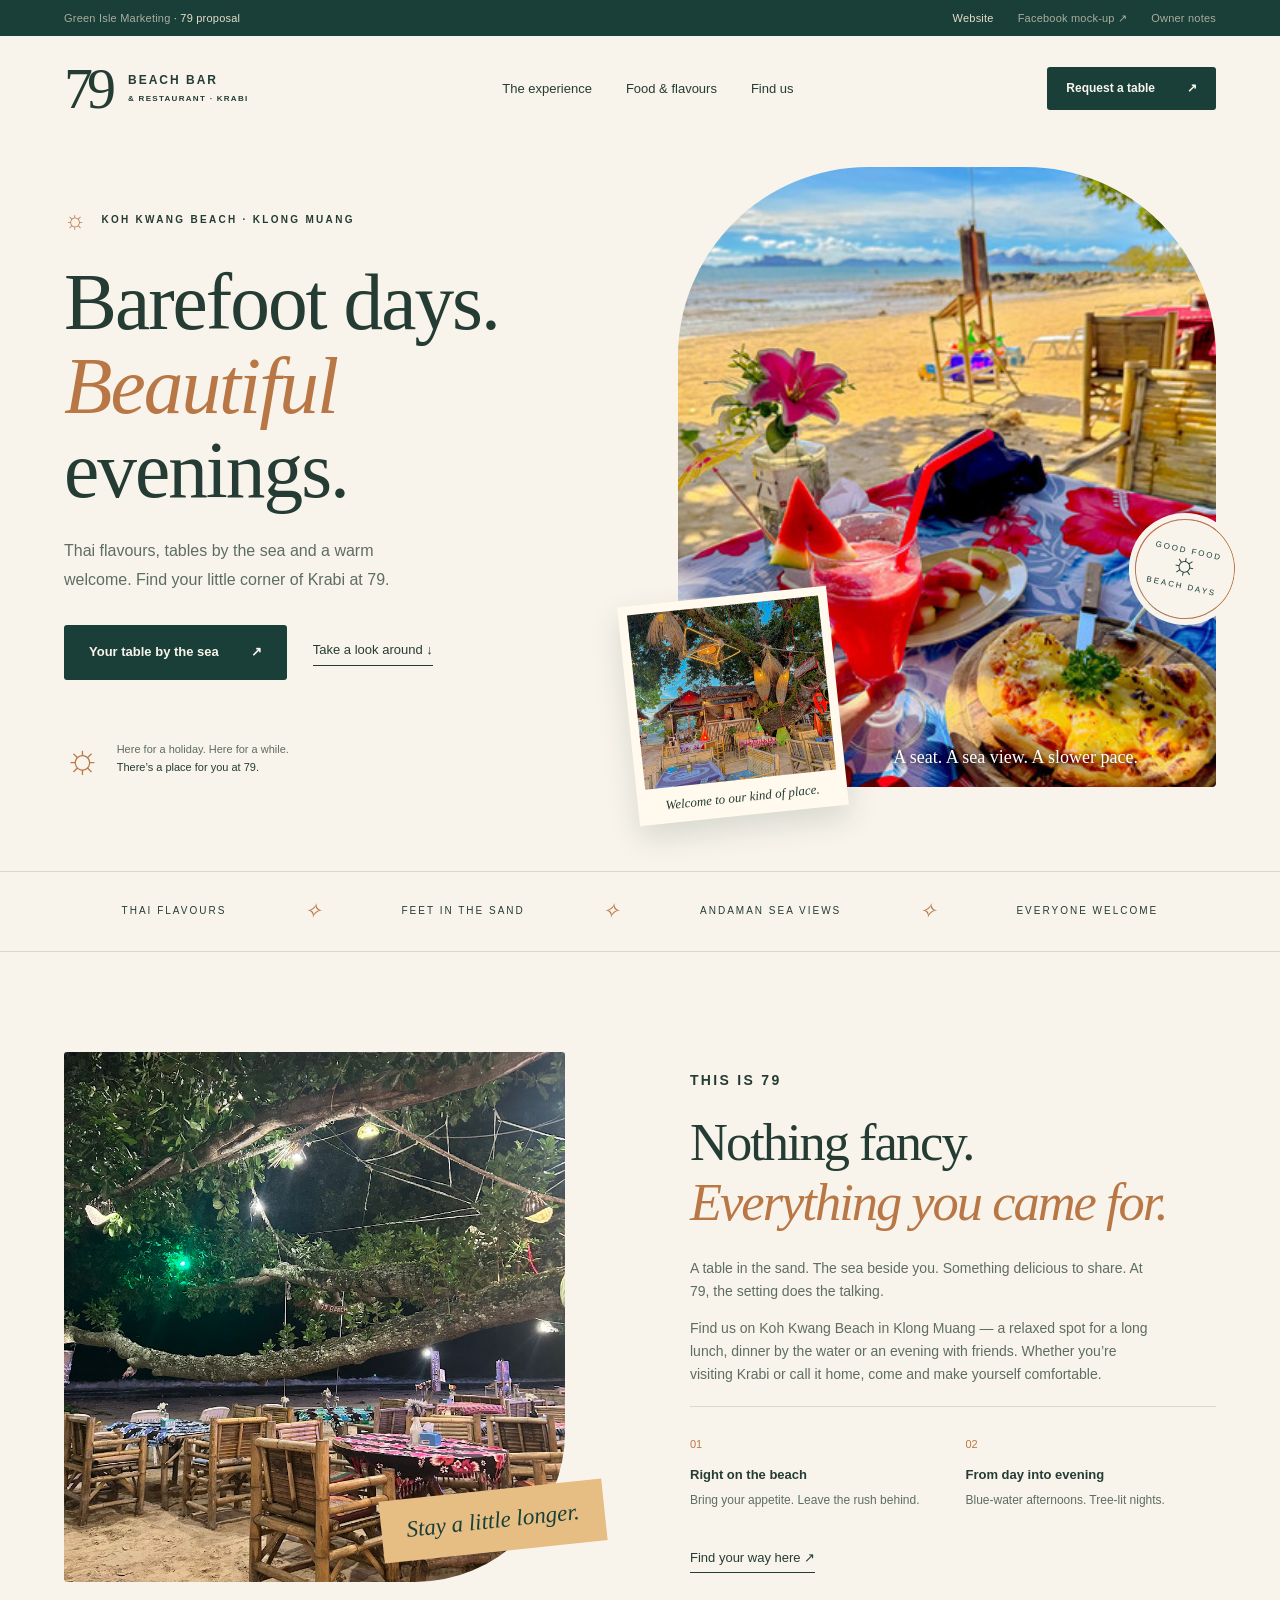
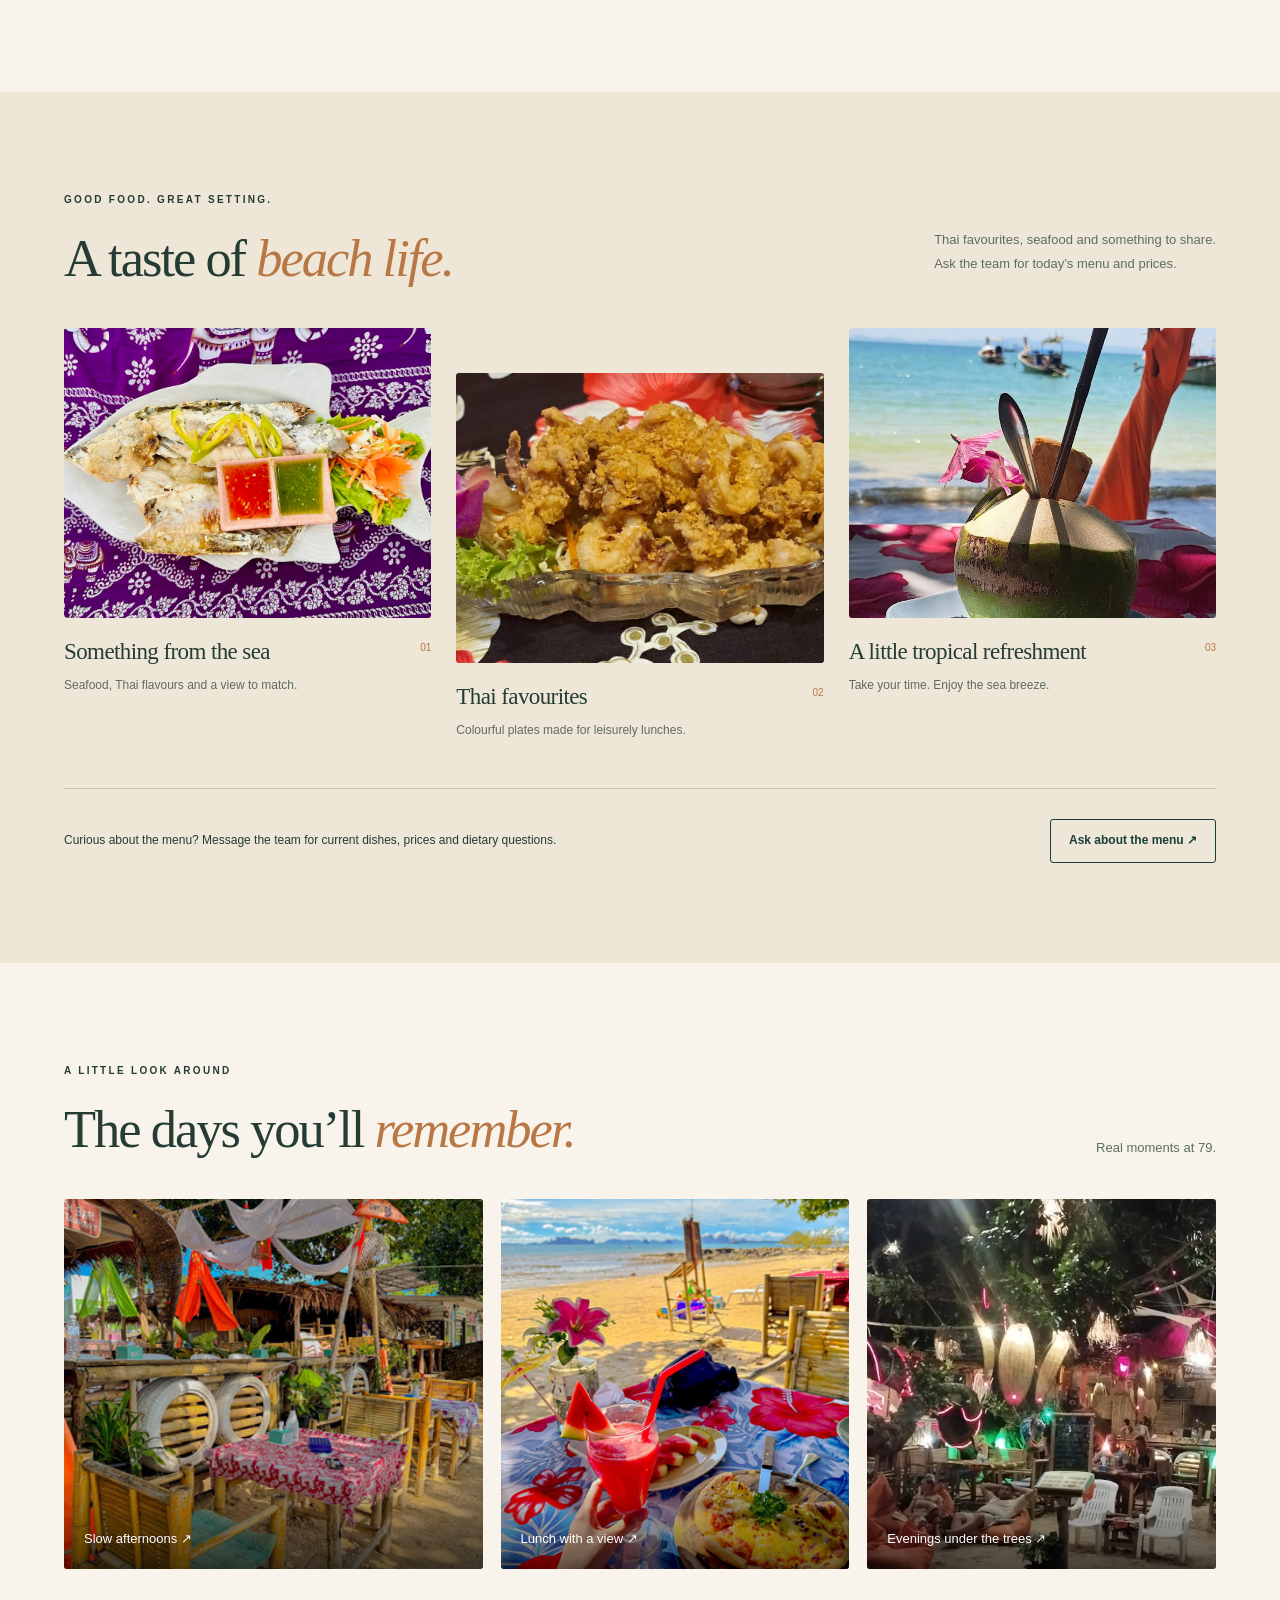
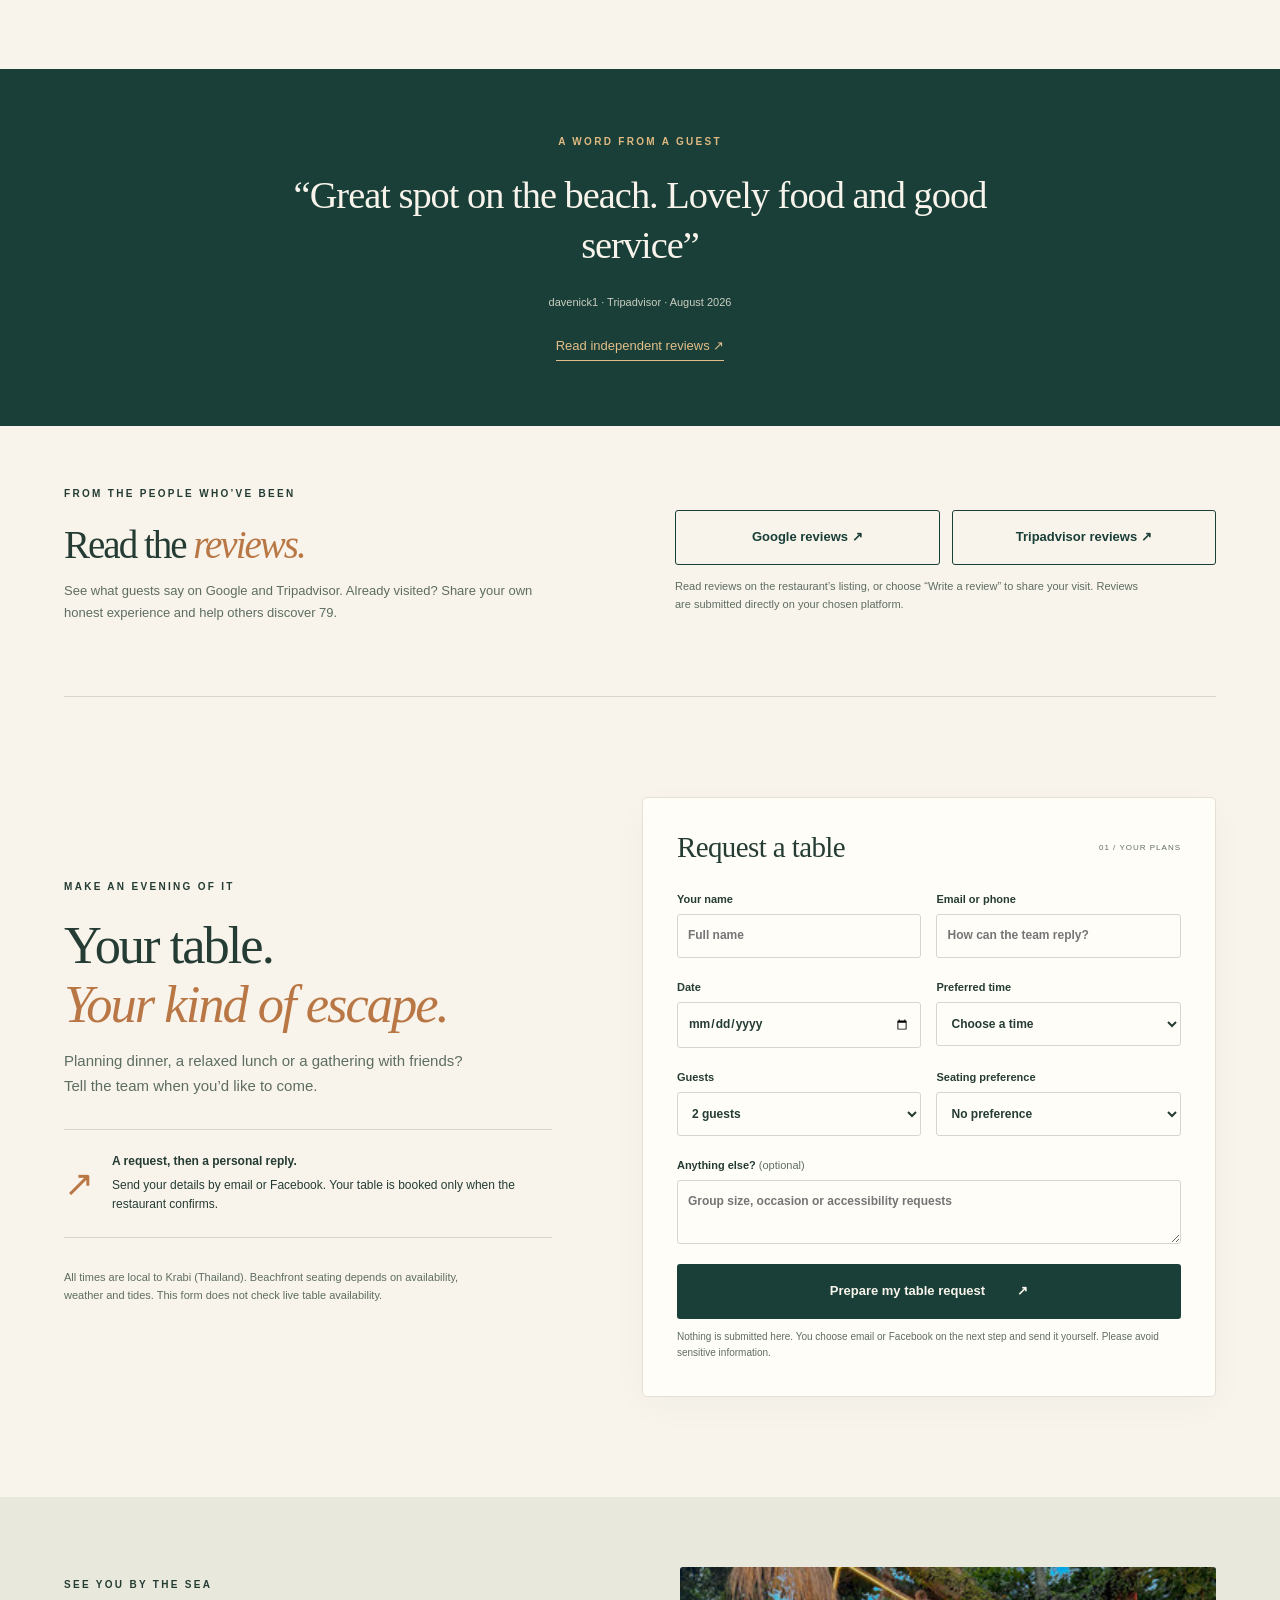
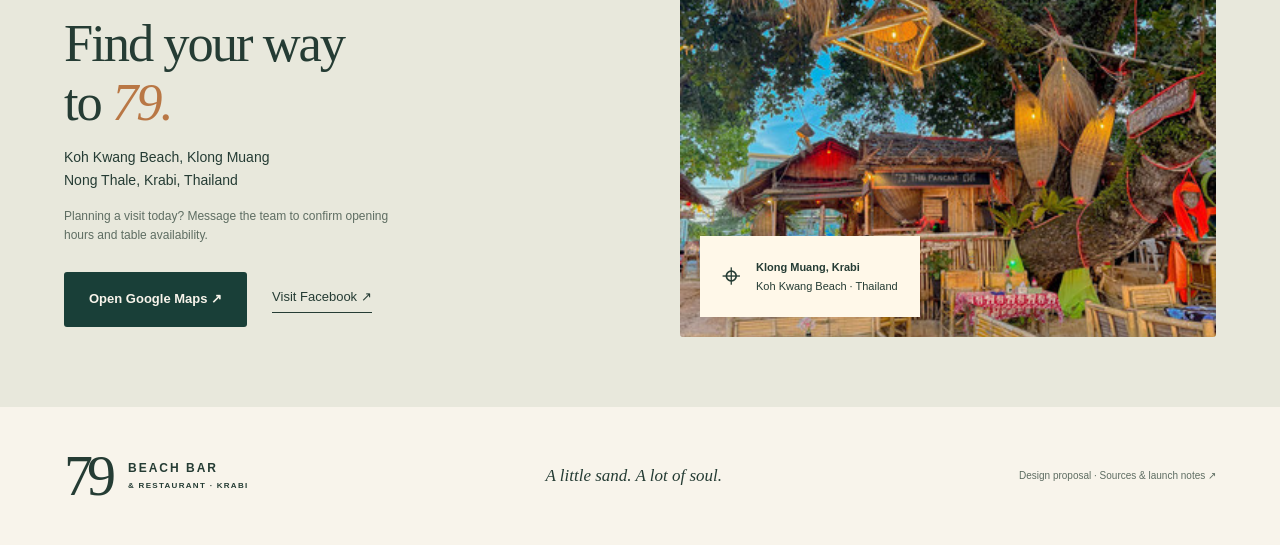
==== proposals/79-beach-bar/index.html @ 3f42dbac "Add Green Isle Marketing website, portfolio and proposal demos" ====
<!doctype html><html lang="en"><head><meta charset="utf-8"><meta name="viewport" content="width=device-width,initial-scale=1"><meta name="robots" content="noindex,nofollow"><title>79 Beach Bar & Restaurant | Klong Muang, Krabi</title><meta name="description" content="Discover 79 Beach Bar & Restaurant on Koh Kwang Beach, Klong Muang. Thai food, sea views and relaxed beachfront dining. Request a table directly with the restaurant."><link rel="icon" href="assets/brand.svg"><link rel="stylesheet" href="style.css"><script src="app.js" defer></script></head><body>
<div class="proposal-bar"><span><a href="../../index.html">Green Isle Marketing</a> · 79 proposal</span><nav aria-label="Proposal views"><a class="active" href="index.html">Website</a><a href="facebook.html">Facebook mock-up ↗</a><a href="proposal.html">Owner notes</a></nav></div>
<header class="site-header wrap"><a class="wordmark" href="#" aria-label="79 Beach Bar home"><span class="brand-number">79</span><span>BEACH BAR<br><small>& RESTAURANT · KRABI</small></span></a><nav class="main-nav" aria-label="Main navigation"><a href="#experience">The experience</a><a href="#food">Food & flavours</a><a href="#visit">Find us</a></nav><a class="button dark small" href="#book">Request a table <span>↗</span></a></header>
<main>
<section class="hero wrap"><div class="hero-copy"><p class="eyebrow"><span class="sun-icon">☼</span> KOH KWANG BEACH · KLONG MUANG</p><h1>Barefoot days.<br><em>Beautiful</em><br>evenings.</h1><p class="lead">Thai flavours, tables by the sea and a warm welcome. Find your little corner of Krabi at 79.</p><div class="hero-actions"><a class="button dark" href="#book">Your table by the sea <span>↗</span></a><a class="text-link" href="#experience">Take a look around ↓</a></div><div class="hero-bottom"><span class="line-sun">☼</span><p>Here for a holiday. Here for a while.<br><strong>There’s a place for you at 79.</strong></p></div></div><div class="hero-art"><img class="hero-photo" src="assets/coast-1.jpg" alt="A colourful meal at 79 with Koh Kwang Beach and the blue sea beyond" fetchpriority="high"><div class="photo-label">A seat. A sea view. A slower pace.</div><div class="round-stamp">GOOD FOOD<br><span>☼</span><br>BEACH DAYS</div><div class="hero-inset"><img src="assets/coast-3.jpg" alt="Bamboo tables under the decorated tree at 79"><span>Welcome to our kind of place.</span></div></div></section>
<div class="ribbon"><span>THAI FLAVOURS</span><i>✧</i><span>FEET IN THE SAND</span><i>✧</i><span>ANDAMAN SEA VIEWS</span><i>✧</i><span>EVERYONE WELCOME</span></div>
<section id="experience" class="section wrap experience"><div class="photo-stack"><img src="assets/beach-evening.jpg" loading="lazy" alt="The tree canopy and illuminated beachfront tables at 79 in the evening"><span class="image-note">Stay a little longer.</span></div><div class="section-copy"><p class="eyebrow">THIS IS 79</p><h2>Nothing fancy.<br><em>Everything you came for.</em></h2><p>A table in the sand. The sea beside you. Something delicious to share. At 79, the setting does the talking.</p><p>Find us on Koh Kwang Beach in Klong Muang — a relaxed spot for a long lunch, dinner by the water or an evening with friends. Whether you’re visiting Krabi or call it home, come and make yourself comfortable.</p><div class="features"><div><span>01</span><strong>Right on the beach</strong><p>Bring your appetite. Leave the rush behind.</p></div><div><span>02</span><strong>From day into evening</strong><p>Blue-water afternoons. Tree-lit nights.</p></div></div><a class="text-link" href="#visit">Find your way here ↗</a></div></section>
<section id="food" class="food-section"><div class="wrap section"><div class="section-heading"><div><p class="eyebrow">GOOD FOOD. GREAT SETTING.</p><h2>A taste of <em>beach life.</em></h2></div><p>Thai favourites, seafood and something to share.<br>Ask the team for today’s menu and prices.</p></div><div class="food-grid"><article><img src="assets/venue-7.jpg" loading="lazy" alt="Whole fish served with vegetables and dipping sauces at 79"><div class="food-title"><h3>Something from the sea</h3><span>01</span></div><p>Seafood, Thai flavours and a view to match.</p></article><article><img src="assets/venue-8.jpg" loading="lazy" alt="Fried rice served in a pineapple at 79"><div class="food-title"><h3>Thai favourites</h3><span>02</span></div><p>Colourful plates made for leisurely lunches.</p></article><article><img src="assets/venue-9.jpg" loading="lazy" alt="A coconut served beside the beach at 79"><div class="food-title"><h3>A little tropical refreshment</h3><span>03</span></div><p>Take your time. Enjoy the sea breeze.</p></article></div><div class="menu-note"><span>Curious about the menu? Message the team for current dishes, prices and dietary questions.</span><a class="button outline small" href="https://www.facebook.com/79beachbarandrestaurant" target="_blank" rel="noopener">Ask about the menu ↗</a></div></div></section>
<section class="section wrap moments"><div class="section-heading"><div><p class="eyebrow">A LITTLE LOOK AROUND</p><h2>The days you’ll <em>remember.</em></h2></div><span>Real moments at 79.</span></div><div class="gallery"><button class="gallery-item tall" data-image="assets/coast-2.jpg" data-caption="Beachside seating at 79" aria-label="Enlarge beachside seating photograph"><img src="assets/coast-2.jpg" loading="lazy" alt="Bamboo seating and colourful tables at 79"><span>Slow afternoons ↗</span></button><button class="gallery-item" data-image="assets/coast-1.jpg" data-caption="Lunch with a sea view" aria-label="Enlarge lunch by the sea photograph"><img src="assets/coast-1.jpg" loading="lazy" alt="Lunch overlooking Koh Kwang Beach"><span>Lunch with a view ↗</span></button><button class="gallery-item" data-image="assets/sunset-1.webp" data-caption="79 after dark" aria-label="Enlarge evening photograph"><img src="assets/sunset-1.webp" loading="lazy" alt="Lanterns lighting up the restaurant at night"><span>Evenings under the trees ↗</span></button></div></section>
<section class="review-band"><div class="wrap review-inner"><p class="eyebrow">A WORD FROM A GUEST</p><blockquote>“Great spot on the beach. Lovely food and good service”</blockquote><p>davenick1 · Tripadvisor · August 2026</p><a class="text-link light" href="https://www.tripadvisor.com/Restaurant_Review-g3175953-d27013929-Reviews-79_Beach_Bar_and_Restaurant-Nong_Thale_Krabi_Town_Krabi_Province.html" target="_blank" rel="noopener">Read independent reviews ↗</a></div></section>
<section id="share-review" class="wrap guest-review"><div><p class="eyebrow">FROM THE PEOPLE WHO’VE BEEN</p><h2>Read the <em>reviews.</em></h2><p>See what guests say on Google and Tripadvisor. Already visited? Share your own honest experience and help others discover 79.</p></div><div class="guest-review-actions"><a class="button outline" href="https://www.google.com/maps/search/?api=1&query=8.0578174%2C98.7485665&query_place_id=ChIJPYzYjJu_UTARzgmqOlf9B6Q" target="_blank" rel="noopener">Google reviews ↗</a><a class="button outline" href="https://www.tripadvisor.com/Restaurant_Review-g3175953-d27013929-Reviews-79_Beach_Bar_and_Restaurant-Nong_Thale_Krabi_Town_Krabi_Province.html" target="_blank" rel="noopener">Tripadvisor reviews ↗</a><p>Read reviews on the restaurant’s listing, or choose “Write a review” to share your visit. Reviews are submitted directly on your chosen platform.</p></div></section>
<section id="book" class="section wrap booking-section"><div class="booking-copy"><p class="eyebrow">MAKE AN EVENING OF IT</p><h2>Your table.<br><em>Your kind of escape.</em></h2><p>Planning dinner, a relaxed lunch or a gathering with friends? Tell the team when you’d like to come.</p><div class="booking-explainer"><span>↗</span><p><strong>A request, then a personal reply.</strong><br>Send your details by email or Facebook. Your table is booked only when the restaurant confirms.</p></div><p class="muted small-text">All times are local to Krabi (Thailand). Beachfront seating depends on availability, weather and tides. This form does not check live table availability.</p></div><form id="booking-form" class="booking-form"><div class="form-heading"><h3>Request a table</h3><span>01 / YOUR PLANS</span></div><div class="form-grid"><label>Your name<input name="name" autocomplete="name" required maxlength="80" placeholder="Full name"></label><label>Email or phone<input name="contact" required maxlength="120" placeholder="How can the team reply?"></label><label>Date<input name="date" type="date" required></label><label>Preferred time<select name="time" required><option value="">Choose a time</option><option>12:00</option><option>12:30</option><option>13:00</option><option>13:30</option><option>14:00</option><option>14:30</option><option>15:00</option><option>15:30</option><option>16:00</option><option>16:30</option><option>17:00</option><option>17:30</option><option>18:00</option><option>18:30</option><option>19:00</option><option>19:30</option><option>20:00</option><option>20:30</option><option>21:00</option></select></label><label>Guests<select name="guests" required><option>2 guests</option><option>1 guest</option><option>3 guests</option><option>4 guests</option><option>5 guests</option><option>6 guests</option><option>7 guests</option><option>8 guests</option><option>9 guests</option><option>10 guests</option><option>11 guests</option><option>12+ guests — please specify below</option></select></label><label>Seating preference<select name="seating"><option>No preference</option><option>Beachfront, if available</option><option>Under cover, if available</option></select></label><label class="full">Anything else? <span class="muted">(optional)</span><textarea name="notes" rows="2" maxlength="600" placeholder="Group size, occasion or accessibility requests"></textarea></label></div><button class="button dark full-width" type="submit">Prepare my table request <span>↗</span></button><p class="form-privacy">Nothing is submitted here. You choose email or Facebook on the next step and send it yourself. Please avoid sensitive information.</p></form></section>
<section id="visit" class="visit-section"><div class="wrap visit-grid"><div><p class="eyebrow">SEE YOU BY THE SEA</p><h2>Find your way<br>to <em>79.</em></h2><p>Koh Kwang Beach, Klong Muang<br>Nong Thale, Krabi, Thailand</p><p class="visit-detail">Planning a visit today? Message the team to confirm opening hours and table availability.</p><div class="visit-actions"><a class="button dark" href="https://www.google.com/maps/search/?api=1&query=8.0578174%2C98.7485665&query_place_id=ChIJPYzYjJu_UTARzgmqOlf9B6Q" target="_blank" rel="noopener">Open Google Maps ↗</a><a class="text-link" href="https://www.facebook.com/79beachbarandrestaurant" target="_blank" rel="noopener">Visit Facebook ↗</a></div></div><div class="visit-image"><img src="assets/coast-3.jpg" loading="lazy" alt="79 Beach Bar and Restaurant, set beneath the trees on the sand"><div class="location-tag"><span>⌖</span><div><strong>Klong Muang, Krabi</strong><br>Koh Kwang Beach · Thailand</div></div></div></div></section>
</main><footer class="site-footer wrap"><a class="wordmark" href="#"><span class="brand-number">79</span><span>BEACH BAR<br><small>& RESTAURANT · KRABI</small></span></a><p>A little sand. A lot of soul.</p><a href="proposal.html">Design proposal · Sources & launch notes ↗</a></footer><a class="mobile-book button dark" href="#book">Request a table ↗</a>
<dialog id="booking-dialog"><button class="close-dialog" aria-label="Close booking request">×</button><p class="eyebrow">02 / SEND YOUR REQUEST</p><h2>Almost at <em>the beach.</em></h2><p>Review your details, then choose how to contact the restaurant.</p><pre id="booking-summary"></pre><a id="email-request" class="button dark full-width">Open email with my request ↗</a><button id="copy-request" class="button outline full-width" type="button">Copy request for Facebook</button><a class="text-link" href="https://www.facebook.com/79beachbarandrestaurant" target="_blank" rel="noopener">Open the restaurant’s Facebook page ↗</a><p id="copy-status" role="status" aria-live="polite"></p><p class="form-privacy">No reservation has been sent or confirmed by this website. Email opens your own email app; on Facebook, choose Message and paste your request. Wait for the restaurant’s reply.</p></dialog>
<dialog id="image-dialog"><button class="close-dialog" aria-label="Close photograph">×</button><img id="enlarged-image" alt=""><p id="image-caption"></p></dialog>
</body></html>
---- proposals/79-beach-bar/style.css ----
:root{--cream:#f8f4eb;--green:#193f38;--ink:#253c34;--gold:#b97745;--sand:#eee6d7;--line:#d8d7c9;--muted:#5e6d62}*{box-sizing:border-box}html{scroll-behavior:smooth;scroll-padding-top:30px}body{margin:0;background:var(--cream);color:var(--ink);font-family:Arial,Helvetica,sans-serif;font-size:15px;line-height:1.65}a{color:inherit;text-decoration:none}button,input,select,textarea{font:inherit}button,a,input,select,textarea{-webkit-tap-highlight-color:transparent}button{cursor:pointer}a:focus-visible,button:focus-visible{outline:3px solid #bb8745;outline-offset:5px}img{display:block;width:100%;object-fit:cover}.wrap{width:min(1280px,90%);margin-inline:auto}.proposal-bar{background:var(--green);color:#e7ddca;padding:9px 5%;display:flex;justify-content:space-between;align-items:center;font-size:11px;letter-spacing:.02em;gap:10px}.proposal-bar nav{display:flex;gap:24px}.proposal-bar a{opacity:.7}.proposal-bar a.active,.proposal-bar a:hover{opacity:1}.site-header{display:flex;align-items:center;justify-content:space-between;min-height:105px;gap:25px}.wordmark{display:flex;align-items:center;gap:13px;line-height:1.35;font-size:12px;letter-spacing:2px;font-weight:700}.brand-number{font-family:Georgia,serif;font-size:58px;font-weight:400;line-height:1;letter-spacing:-6px;margin-right:5px}.wordmark small{font-size:8px;letter-spacing:1.3px}.main-nav{display:flex;gap:34px;font-size:13px}.main-nav a:hover,.text-link:hover{text-decoration:underline;text-underline-offset:7px}.button{display:inline-flex;align-items:center;justify-content:center;gap:32px;padding:17px 24px;border:1px solid transparent;border-radius:3px;font-size:13px;font-weight:600;line-height:1.45;transition:background .2s,transform .2s}.button:hover{transform:translateY(-2px)}.button.dark{background:var(--green);color:var(--cream)}.button.dark:hover{background:#2d5c4f}.button.small{padding:12px 18px;font-size:12px}.button.outline{border-color:var(--green);color:var(--green);background:transparent}.button.outline:hover{background:var(--sand)}.text-link{font-size:13px;border-bottom:1px solid currentColor;padding-bottom:4px;display:inline-block}.hero{display:grid;grid-template-columns:1fr 1fr;gap:36px;padding:26px 0 75px;min-height:730px}.hero-copy{padding:35px 0 0}.eyebrow{font-size:10px;font-weight:700;letter-spacing:2.3px;line-height:1.5;margin:0 0 22px;text-transform:uppercase}.sun-icon{font-size:24px;vertical-align:middle;margin-right:8px;color:var(--gold)}h1,h2,h3,blockquote{font-family:Georgia,'Times New Roman',serif;font-weight:400;margin:0;line-height:1.06;letter-spacing:-2px}h1{font-size:clamp(54px,6.2vw,89px)}h1 em,h2 em{font-weight:400;color:var(--gold)}h2{font-size:clamp(37px,4.1vw,57px);line-height:1.13}h3{font-size:25px;letter-spacing:-.6px}.lead{max-width:370px;font-size:16px;line-height:1.8;margin:25px 0 30px;color:var(--muted)}.hero-actions{display:flex;align-items:center;gap:26px;flex-wrap:wrap}.hero-bottom{display:flex;align-items:center;gap:16px;margin-top:45px;font-size:11px;color:var(--muted)}.hero-bottom p{margin:0}.hero-bottom strong{font-weight:400;color:var(--ink)}.line-sun{font-size:40px;color:var(--gold)}.hero-art{position:relative;margin:0 0 0 20px;min-height:600px}.hero-photo{height:100%;max-height:620px;border-radius:190px 190px 4px 4px;object-position:center 45%}.photo-label{position:absolute;bottom:23px;right:20px;left:40%;font-family:Georgia,serif;color:white;font-size:18px;text-shadow:0 1px 6px #000}.round-stamp{position:absolute;right:-19px;top:56%;width:100px;height:100px;border-radius:50%;background:var(--cream);border:1px solid var(--gold);outline:6px solid var(--cream);color:var(--green);display:flex;align-items:center;justify-content:center;text-align:center;flex-direction:column;font-size:8px;letter-spacing:2px;line-height:1.3;transform:rotate(12deg)}.round-stamp span{font-size:30px;line-height:15px}.hero-inset{position:absolute;bottom:-20px;left:-50px;width:210px;background:#fff9ee;padding:9px 9px 7px;transform:rotate(-6deg);box-shadow:0 12px 30px #15332b25}.hero-inset img{height:175px;object-position:50% 55%}.hero-inset span{display:block;text-align:center;font:italic 13px Georgia,serif;padding:10px 0 3px}.ribbon{border-block:1px solid var(--line);display:flex;justify-content:space-evenly;align-items:center;padding:22px 5%;gap:20px;font-size:10px;letter-spacing:2px}.ribbon i{font-size:21px;color:var(--gold)}.section{padding-block:100px}.experience{display:grid;grid-template-columns:1fr 1fr;align-items:center;gap:100px}.photo-stack{position:relative;padding:0 25px 10px 0}.photo-stack>img{height:530px;border-radius:3px 3px 150px 3px;object-position:center 70%}.image-note{position:absolute;bottom:40px;right:-15px;background:#e6bd83;color:var(--green);padding:18px 25px;font:italic 23px Georgia,serif;transform:rotate(-6deg)}.section-copy>p{color:var(--muted);font-size:14px;max-width:470px}.section-copy h2{margin-bottom:25px}.section-copy>.eyebrow{color:var(--ink)}.features{display:grid;grid-template-columns:1fr 1fr;gap:25px;padding:28px 0 22px;margin-top:20px;border-top:1px solid var(--line)}.features span{display:block;font-size:11px;color:var(--gold);margin-bottom:10px}.features strong{display:block;font-size:13px}.features p{font-size:12px;color:var(--muted);margin-top:6px}.food-section{background:var(--sand)}.section-heading{display:flex;justify-content:space-between;align-items:end;gap:30px;margin-bottom:40px}.section-heading>p,.section-heading>span{font-size:13px;line-height:1.8;color:var(--muted)}.food-grid{display:grid;grid-template-columns:repeat(3,1fr);gap:25px}.food-grid article>img{height:290px;border-radius:3px}.food-grid article:nth-child(2){padding-top:45px}.food-title{display:flex;justify-content:space-between;gap:10px;align-items:start;margin-top:22px}.food-title h3{font-size:23px}.food-title span{font-size:10px;color:var(--gold)}.food-grid p{font-size:12px;color:var(--muted);margin:12px 0}.menu-note{display:flex;justify-content:space-between;align-items:center;gap:25px;border-top:1px solid #cdc6b7;padding-top:30px;margin-top:35px;font-size:12px}.gallery{display:grid;grid-template-columns:1.2fr 1fr 1fr;gap:18px}.gallery-item{border:0;padding:0;position:relative;border-radius:3px;overflow:hidden;background:var(--green);height:370px}.gallery-item img{height:100%;transition:transform .4s}.gallery-item:hover img{transform:scale(1.04)}.gallery-item span{position:absolute;bottom:0;left:0;right:0;padding:60px 20px 20px;background:linear-gradient(transparent,#0009);color:white;text-align:left;font-size:13px}.review-band{background:var(--green);color:var(--cream);padding:65px 0;text-align:center}.review-inner{max-width:800px}.review-inner .eyebrow{color:#dfb980}.review-inner blockquote{font-size:clamp(29px,3vw,44px);line-height:1.3;letter-spacing:-1px}.review-inner>p:not(.eyebrow){font-size:11px;color:#cbcec0;margin:22px 0}.light{color:#e3be88}.booking-section{display:grid;grid-template-columns:.85fr 1fr;gap:90px;align-items:center}.booking-copy>p:not(.eyebrow){color:var(--muted);max-width:400px}.booking-explainer{display:flex;gap:18px;align-items:center;border-block:1px solid var(--line);padding:22px 0;margin-block:30px;font-size:12px}.booking-explainer>span{font-size:36px;color:var(--gold)}.booking-explainer p{margin:0}.booking-explainer strong{display:inline-block;margin-bottom:4px}.small-text{font-size:11px!important}.booking-form{padding:34px;background:#fffdf8;border:1px solid #e5dfd4;box-shadow:0 10px 35px #193f3808;border-radius:5px}.form-heading{display:flex;align-items:center;justify-content:space-between;gap:15px;margin-bottom:27px}.form-heading h3{font-size:29px}.form-heading span{font-size:8px;letter-spacing:1px;color:var(--muted)}.form-grid{display:grid;grid-template-columns:1fr 1fr;gap:20px 15px}.form-grid label{font-size:11px;font-weight:600;display:block}.form-grid input,.form-grid select,.form-grid textarea{display:block;width:100%;padding:11px 10px;color:var(--ink);background:#fffdf8;border:1px solid #d4d7cc;border-radius:3px;font-size:12px;margin-top:6px;min-height:44px}.form-grid input:focus,.form-grid select:focus,.form-grid textarea:focus{outline:2px solid #6c8d79;outline-offset:1px}.form-grid textarea{resize:vertical}.full{grid-column:1/-1}.full-width{width:100%;margin-top:20px}.form-privacy{font-size:10px;color:var(--muted);line-height:1.65;margin-bottom:0}.muted{color:var(--muted);font-weight:400}.visit-section{background:#e8e8dc;padding:70px 0}.visit-grid{display:grid;grid-template-columns:1fr 1fr;gap:80px;align-items:center}.visit-grid>div>p:not(.eyebrow){font-size:14px}.visit-detail{font-size:12px!important;max-width:330px;color:var(--muted)}.visit-actions{display:flex;align-items:center;gap:25px;margin-top:26px;flex-wrap:wrap}.visit-image{position:relative}.visit-image img{height:370px;border-radius:3px;object-position:center 52%}.location-tag{position:absolute;bottom:20px;left:20px;background:#fff8e9;padding:13px 22px;display:flex;gap:15px;align-items:center;font-size:11px;box-shadow:0 4px 20px #0001}.location-tag>span{font-size:33px}.site-footer{display:flex;align-items:center;justify-content:space-between;gap:25px;padding-block:40px}.site-footer>p{font:italic 17px Georgia,serif}.site-footer>a:last-child{font-size:10px;color:var(--muted)}dialog{border:0;border-radius:8px;padding:40px;max-width:580px;width:calc(100% - 32px);max-height:90vh;color:var(--ink);background:var(--cream);box-shadow:0 25px 100px #0004}dialog::backdrop{background:#102d26c9;backdrop-filter:blur(5px)}dialog h2{font-size:38px}dialog>p{font-size:13px}dialog .eyebrow{font-size:10px}.close-dialog{position:absolute;right:14px;top:10px;border:0;background:none;color:var(--green);font-size:30px;padding:0 8px}#booking-summary{white-space:pre-wrap;font:12px/1.7 Arial,sans-serif;padding:18px;background:var(--sand);border-radius:4px;overflow-wrap:anywhere}#booking-dialog .text-link{margin-top:20px}#copy-status{font-size:11px}#image-dialog{max-width:900px;padding:20px}#image-dialog img{height:auto;max-height:74vh;object-fit:contain}#image-dialog .close-dialog{background:var(--cream);border-radius:50%;top:25px;right:25px}#image-caption{text-align:center;margin-bottom:0}.mobile-book{display:none}
/* Proposal views */
.fb-body{background:#f0f2f5;color:#202124;font-family:Arial,Helvetica,sans-serif}.fb-topbar{background:#fff;padding:10px 4%;display:flex;align-items:center;justify-content:space-between;box-shadow:0 1px 5px #0001}.fb-logo{font-size:30px;color:#1877f2;font-weight:700;letter-spacing:-1.5px}.fb-topbar p{font-size:12px;color:#68737f;margin:0}.fb-shell{max-width:1120px;margin:0 auto}.fb-cover{height:355px;position:relative;overflow:hidden;border-radius:0 0 10px 10px;background:#153f34}.fb-cover>img{height:100%;object-position:center 51%;filter:brightness(.6)}.fb-cover-text{position:absolute;inset:0;display:flex;flex-direction:column;justify-content:center;align-items:center;color:#fff8e9;text-align:center;padding:30px}.fb-cover-text .eyebrow{font-size:10px;letter-spacing:3px;color:#f0d29f}.fb-cover-text h1{font-size:65px}.fb-cover-text p{font-size:15px;letter-spacing:.3px}.fb-profile{background:white;padding:0 35px}.fb-profile-top{display:flex;align-items:center;gap:20px;padding-bottom:25px;position:relative}.fb-avatar{width:145px;height:145px;border:5px solid white;border-radius:50%;margin-top:-28px;z-index:1}.fb-title{flex:1;padding-top:15px}.fb-title h2{font:700 28px/1.25 Arial,sans-serif;letter-spacing:-.5px}.fb-title p{font-size:13px;color:#65676b;margin:8px 0}.fb-actions{display:flex;gap:8px;align-self:end;margin-bottom:8px}.fb-button{background:#e4e6eb;color:#111;border-radius:6px;border:0;padding:11px 18px;font-size:13px;font-weight:600;display:inline-flex;align-items:center;justify-content:center;gap:8px}.fb-button.primary{background:#1877f2;color:white}.fb-nav{display:flex;gap:9px;border-top:1px solid #ddd;padding-top:2px}.fb-tab{padding:18px 20px;background:none;border:0;border-bottom:3px solid transparent;font-size:13px;font-weight:600;color:#65676b}.fb-tab.active{border-color:#1877f2;color:#1877f2}.fb-content{display:grid;grid-template-columns:360px 1fr;gap:18px;padding:20px 25px 50px}.fb-card{background:white;border:1px solid #e4e6e9;border-radius:9px;padding:22px;margin-bottom:18px;box-shadow:0 1px 2px #0001}.fb-card h3{font:700 19px Arial,sans-serif;letter-spacing:0;margin-bottom:15px}.fb-card p{font-size:13px;line-height:1.65}.fb-intro{text-align:center}.fb-info{border-top:1px solid #eee;padding-top:12px;margin-top:16px}.fb-info p{margin:9px 0;font-size:12px}.fb-info a{color:#1877f2}.fb-photo-grid{display:grid;grid-template-columns:repeat(3,1fr);gap:5px}.fb-photo-grid img{height:95px;border-radius:4px}.fb-post{padding:0;overflow:hidden}.fb-post-header{display:flex;align-items:center;gap:10px;padding:18px 20px 0}.fb-post-header img{width:42px;height:42px}.fb-post-header strong{font-size:13px}.fb-post-header small{display:block;font-size:11px;color:#65676b}.fb-post>p{padding:0 20px}.fb-post-image{position:relative}.fb-post-image>img{height:450px}.fb-post-overlay{position:absolute;bottom:0;left:0;right:0;padding:70px 30px 28px;background:linear-gradient(transparent,#10362be0);color:#fff8e9}.fb-post-overlay .eyebrow{font-size:9px;margin-bottom:10px}.fb-post-overlay h3{font:400 40px/1.1 Georgia,serif;color:#fff8e9;margin:0;letter-spacing:-1px}.fb-post-footer{padding:15px 20px;display:flex;justify-content:space-between;gap:10px;align-items:center;font-size:11px;color:#65676b}.fb-post-footer a{color:#1877f2;font-weight:600}.concept-label{font-size:10px;display:inline-block;color:#8b5d2d;background:#f5e7cd;border-radius:4px;padding:5px 9px;margin-bottom:12px}.fb-notice{background:#f7eddc;padding:12px 25px;font-size:12px;text-align:center;border-bottom:1px solid #e5dac3}.fb-photos-panel,.fb-about-panel{padding:25px}.fb-photos-panel .fb-photo-grid{grid-template-columns:repeat(3,1fr)}.fb-photos-panel .fb-photo-grid img{height:300px}.fb-about-panel .fb-card{max-width:780px;margin:0 auto}.owner-page{max-width:1000px;padding:60px 0}.owner-page>h1{font-size:60px}.owner-lead{font-size:18px;max-width:650px;color:var(--muted)}.owner-links{display:flex;gap:15px;flex-wrap:wrap;margin:30px 0 50px}.owner-section{padding:35px 0;border-top:1px solid var(--line)}.owner-section h2{font-size:35px;margin-bottom:20px}.owner-section p,.owner-section li{font-size:14px}.owner-section li{margin-bottom:12px}.owner-section table{border-collapse:collapse;width:100%;font-size:12px}.owner-section th,.owner-section td{text-align:left;vertical-align:top;padding:14px 12px;border-bottom:1px solid var(--line)}.owner-section a{text-decoration:underline;text-underline-offset:3px}.owner-grid{display:grid;grid-template-columns:1fr 1fr;gap:40px}.status-note{background:var(--sand);padding:24px;border-left:3px solid var(--gold);font-size:14px;margin:35px 0}
@media(min-width:1500px){.hero{padding-top:50px}.hero-art{height:660px}.hero-photo{max-height:none}}@media(max-width:1000px){.main-nav{gap:18px}.hero{gap:25px}.hero-art{min-height:550px}.hero-inset{width:165px;left:-20px}.hero-inset img{height:140px}.hero-actions{gap:18px}.experience,.booking-section,.visit-grid{gap:40px}.fb-title h2{font-size:23px}.fb-profile-top{flex-wrap:wrap;gap:15px}.fb-actions{margin-left:160px}.fb-content{grid-template-columns:300px 1fr}.food-grid article>img{height:240px}}@media(max-width:720px){.wrap{width:88%}.proposal-bar{padding:9px 6%;justify-content:center}.proposal-bar>span{display:none}.proposal-bar nav{gap:22px;font-size:10px}.site-header{min-height:86px;gap:10px}.wordmark{font-size:10px;gap:9px;letter-spacing:1.2px}.brand-number{font-size:47px}.wordmark small{font-size:6px}.site-header .button{padding:10px 12px;font-size:10px;gap:8px}.main-nav{display:none}.hero{display:flex;flex-direction:column;padding:5px 0 60px;gap:35px}.hero-copy{padding-top:20px}.hero-copy .eyebrow{font-size:9px;letter-spacing:1.6px}h1{font-size:64px}.hero h1 br:nth-of-type(2){display:none}.hero h1 em:after{content:' '}.lead{font-size:14px;margin:22px 0}.hero-bottom{display:none}.hero-actions{gap:22px}.hero-actions .button{font-size:12px;padding:16px 18px}.hero-actions .text-link{font-size:11px}.hero-art{margin:0 0 0 18px;height:460px;min-height:0}.hero-photo{border-radius:160px 160px 3px 3px}.hero-inset{width:155px;left:-24px;bottom:-22px}.hero-inset img{height:130px}.hero-inset span{font-size:10px}.photo-label{font-size:14px;left:46%;right:10px;bottom:18px}.round-stamp{width:77px;height:77px;right:-10px;top:45%;font-size:6px}.round-stamp span{font-size:25px}.ribbon{flex-wrap:wrap;gap:10px 20px;padding:18px 5%;font-size:8px;letter-spacing:1px}.ribbon i{font-size:16px}.ribbon i:nth-of-type(2){display:none}.section{padding-block:60px}.experience{display:flex;flex-direction:column-reverse;gap:35px}.photo-stack{width:100%;padding-right:20px}.photo-stack>img{height:400px}.image-note{right:0;font-size:19px;bottom:30px}.section-copy h2{font-size:40px}.features{padding-top:20px}.section-heading{display:block;margin-bottom:28px}.section-heading>p{font-size:12px;margin-top:20px}.food-grid{grid-template-columns:1fr;gap:28px}.food-grid article:nth-child(2){padding-top:0}.food-grid article>img{height:310px}.food-title{margin-top:17px}.food-title h3{font-size:25px}.menu-note{align-items:start;flex-direction:column;gap:16px}.gallery{grid-template-columns:1fr 1fr;gap:12px}.gallery-item{height:260px}.gallery-item:first-child{grid-column:1/-1;height:330px}.gallery-item span{font-size:11px;padding:50px 12px 16px}.review-band{padding:45px 0}.review-inner blockquote{font-size:29px}.booking-section,.visit-grid{grid-template-columns:1fr;gap:25px}.booking-copy h2{font-size:43px}.booking-form{padding:24px 20px}.form-heading h3{font-size:25px}.form-heading span{font-size:7px}.form-grid{gap:17px 12px}.form-grid label{min-width:0}.form-grid input,.form-grid select,.form-grid textarea{font-size:16px;min-width:0}.form-grid label{font-size:10px}.booking-explainer{margin:23px 0}.visit-section{padding:50px 0}.visit-image{margin-top:15px}.visit-image img{height:350px}.site-footer{flex-wrap:wrap;padding-bottom:100px}.site-footer>p{font-size:14px}.site-footer>a:last-child{flex-basis:100%}.mobile-book{display:flex;position:fixed;bottom:14px;left:6%;right:6%;box-shadow:0 5px 25px #0004;z-index:20;padding:14px}.mobile-book.hidden{display:none}dialog{padding:32px 22px}.fb-topbar{padding:10px 5%}.fb-topbar p{font-size:9px}.fb-cover{height:260px;border-radius:0}.fb-cover-text{padding:20px}.fb-cover-text h1{font-size:42px}.fb-cover-text p{font-size:12px}.fb-cover-text .eyebrow{font-size:8px}.fb-profile{padding:0 18px}.fb-profile-top{display:block;padding-bottom:17px}.fb-avatar{width:100px;height:100px;margin-top:-35px;position:relative}.fb-title{padding-top:10px}.fb-title h2{font-size:24px}.fb-actions{margin:17px 0 0;display:flex}.fb-actions a{flex:1}.fb-nav{gap:0}.fb-tab{padding:15px 18px}.fb-content{display:flex;flex-direction:column;padding:16px 12px}.fb-card{margin-bottom:14px}.fb-content aside .fb-card:nth-child(2){display:none}.fb-post-image>img{height:430px}.fb-post-overlay h3{font-size:34px}.fb-photos-panel{padding:15px}.fb-photos-panel .fb-photo-grid{grid-template-columns:1fr 1fr}.fb-photos-panel .fb-photo-grid img{height:220px}.fb-notice{font-size:10px;padding:12px}.owner-page{padding-top:40px}.owner-page>h1{font-size:44px}.owner-grid{grid-template-columns:1fr;gap:10px}.owner-section table{font-size:10px}.owner-section td,.owner-section th{padding:10px 6px}.owner-section h2{font-size:30px}.owner-lead{font-size:16px}}
@media(prefers-reduced-motion:reduce){html{scroll-behavior:auto}*{transition:none!important}}
@media print{.proposal-bar,.fb-topbar,.mobile-book{display:none}.fb-body{background:white}.fb-shell{max-width:100%}.fb-content{grid-template-columns:32% 1fr}.fb-card{break-inside:avoid}.owner-page{width:100%;padding:0}.owner-section{break-inside:avoid}}

[hidden]{display:none!important}.fb-cover-text h1 em{color:#f0d29f}
@media(max-width:720px){.hero h1{font-size:clamp(44px,13.5vw,54px)}.fb-topbar{gap:16px}.fb-topbar p{max-width:165px;text-align:right;line-height:1.5}}

.guest-review{display:grid;grid-template-columns:1fr 1fr;gap:70px;align-items:center;padding-block:60px;border-bottom:1px solid var(--line)}.guest-review h2{font-size:39px}.guest-review p:not(.eyebrow){font-size:13px;color:var(--muted);max-width:470px}.guest-review-actions{display:flex;gap:12px;flex-wrap:wrap}.guest-review-actions p{flex-basis:100%;font-size:11px!important;margin:0}.guest-review-actions .button{flex:1;white-space:nowrap}@media(max-width:720px){.guest-review{grid-template-columns:1fr;gap:20px;padding-block:45px}.guest-review h2{font-size:35px}.guest-review-actions .button{padding:14px 16px;font-size:12px}}

/* A brighter social identity, without changing Facebook's native controls. */
.tropical-cover{background:#073f47;isolation:isolate}.tropical-cover>img{position:absolute;right:0;top:0;width:50%;height:100%;object-position:center 39%;filter:none;clip-path:ellipse(90% 105% at 90% 47%)}.cover-sun{position:absolute;width:300px;height:300px;border-radius:50%;right:23%;top:18%;background:#ff895f;z-index:-1}.tropical-cover .fb-cover-text{align-items:flex-start;text-align:left;padding:34px 50px;width:62%}.tropical-cover .eyebrow{color:#ffd16c;font-size:10px;letter-spacing:2.6px;margin-bottom:20px}.tropical-cover h1{font-family:Arial,Helvetica,sans-serif;font-size:65px;line-height:1.01;font-weight:900;letter-spacing:-3px;color:#fff9ec}.tropical-cover h1 span{color:#ff895f}.tropical-cover .cover-location{font-family:Georgia,serif;font-style:italic;color:#fff3d7;font-size:24px;margin:16px 0 12px}.cover-caption{font-size:8px;letter-spacing:2px;color:#b5d9d1}.cover-seal{position:absolute;right:24px;bottom:22px;background:#ffd16c;color:#073f47;border-radius:50%;width:98px;height:98px;text-align:center;font-size:7px;font-weight:700;letter-spacing:.8px;display:flex;flex-direction:column;align-items:center;justify-content:center;line-height:1.1;transform:rotate(12deg);box-shadow:0 4px 15px #0002}.cover-seal b{font-size:33px;line-height:12px}.fb-body .fb-post-overlay{background:linear-gradient(transparent,#073f47f0)}.fb-body .fb-post-overlay h3{font-family:Arial,Helvetica,sans-serif;font-weight:800;color:#fff7e7;letter-spacing:-1.4px}.fb-body .fb-post-overlay .eyebrow{color:#ffd16c}.fb-body .concept-label{color:#073f47;background:#ffdccb}.palette-chips{display:flex;gap:10px;flex-wrap:wrap;margin:20px 0}.palette-chip{padding:10px 15px;border-radius:4px;font-size:12px;border:1px solid #0001}.audit-table td:first-child{width:22%}.audit-tag{display:inline-block;font-size:10px;padding:4px 9px;background:#dfeddf;color:#244b35;border-radius:4px;white-space:nowrap}.audit-tag.check{background:#f5e5c8;color:#795527}.audit-description{background:var(--sand);padding:25px;font-size:15px;line-height:1.8;border-radius:4px}
@media(max-width:720px){.tropical-cover{height:265px}.tropical-cover>img{width:48%;object-position:53% 40%;clip-path:ellipse(100% 105% at 100% 50%)}.tropical-cover .fb-cover-text{padding:24px 20px;width:73%}.tropical-cover h1{font-size:39px;letter-spacing:-1.8px}.tropical-cover .eyebrow{font-size:7px;letter-spacing:1px;margin-bottom:20px}.tropical-cover .cover-location{font-size:18px;margin:16px 0 14px}.cover-caption{font-size:6px;letter-spacing:.7px;max-width:180px}.cover-sun{width:190px;height:190px;right:0;top:22%}.cover-seal{width:68px;height:68px;right:12px;bottom:15px;font-size:5px}.cover-seal b{font-size:24px;line-height:10px}.proposal-bar nav{gap:14px;font-size:9px}}
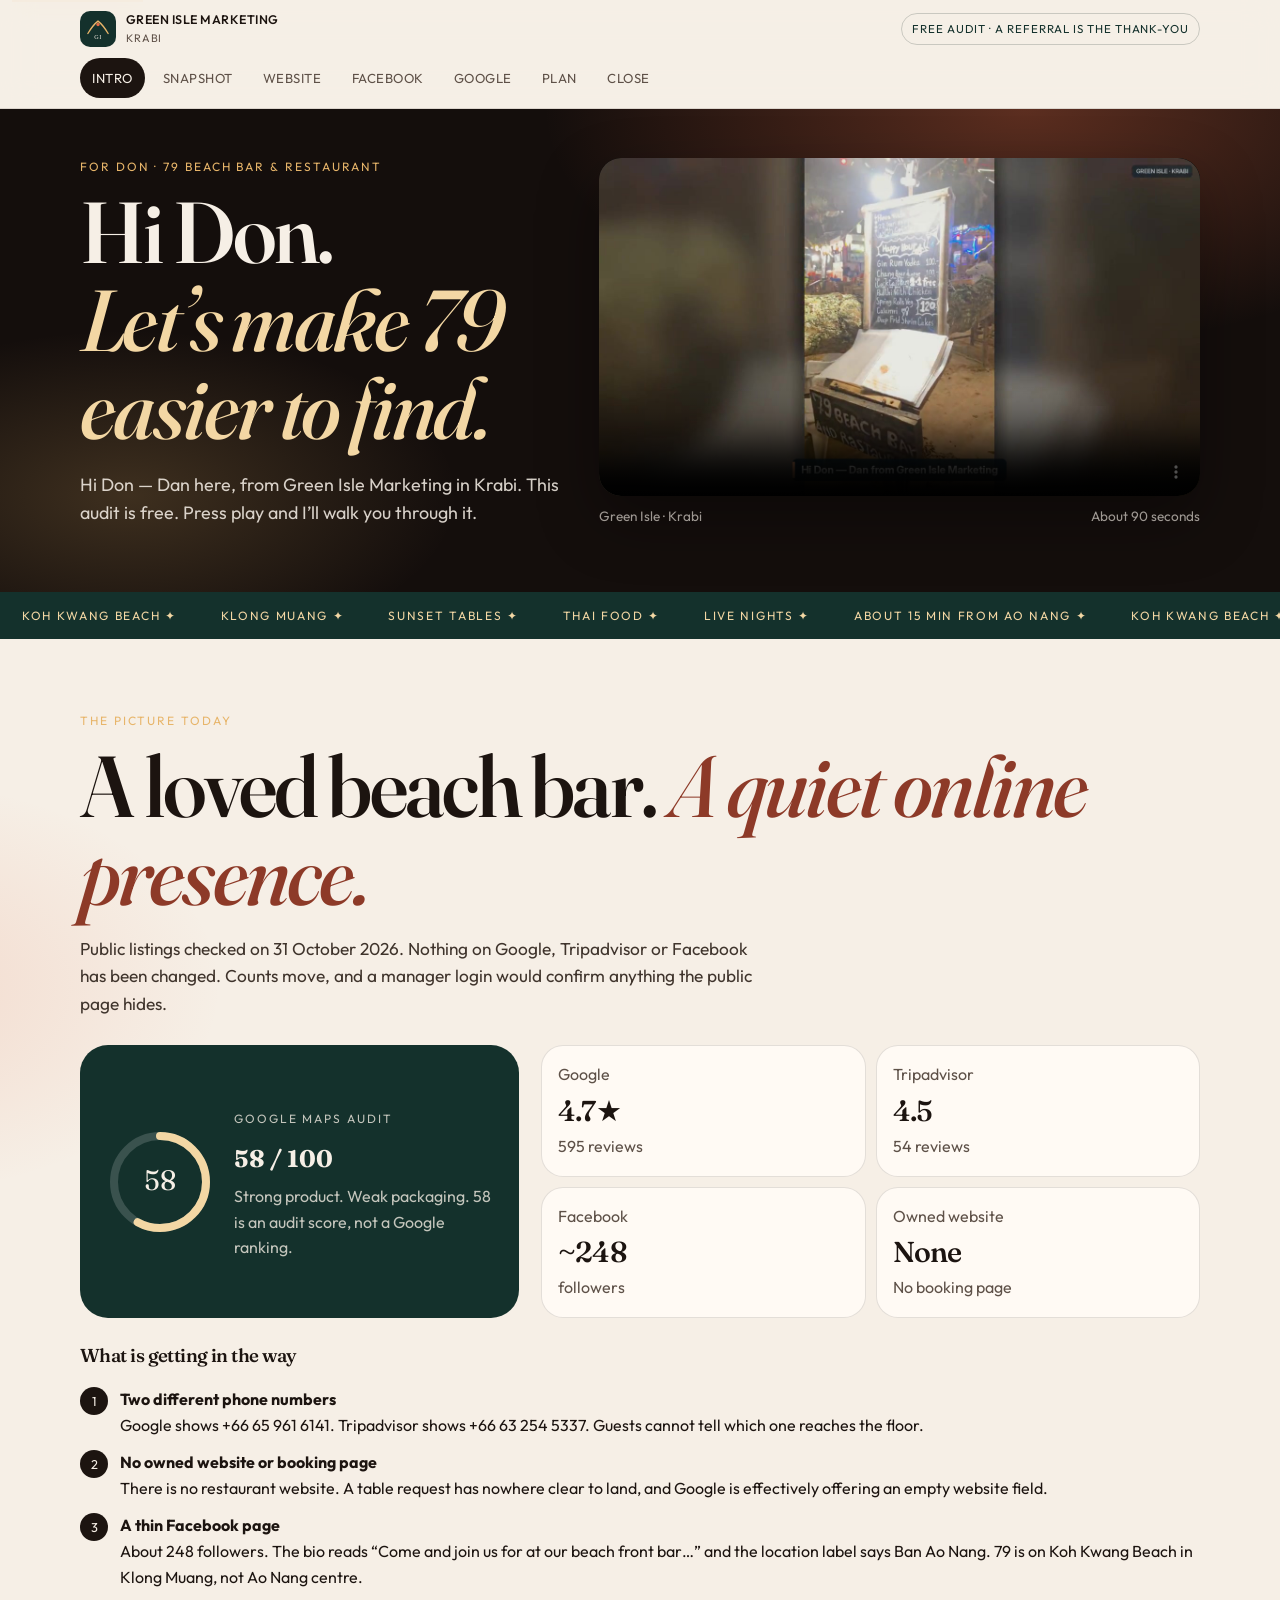
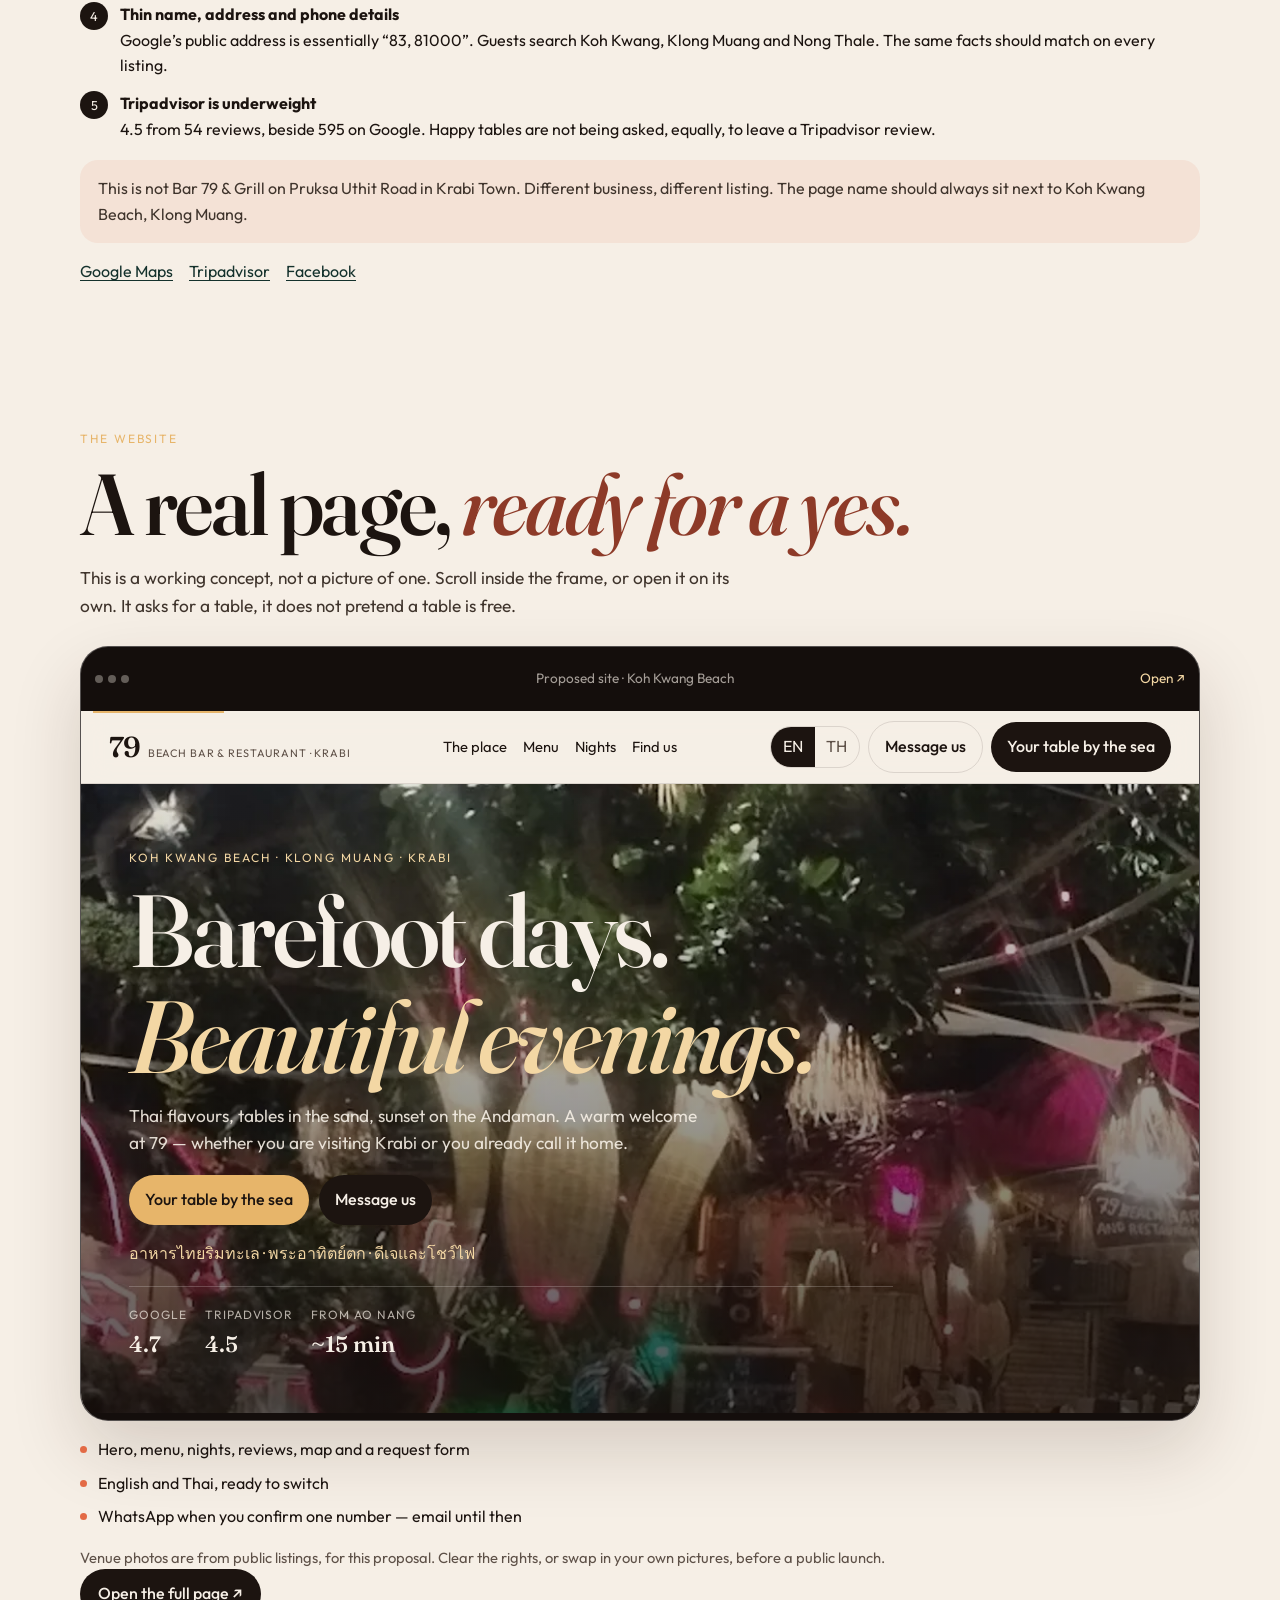
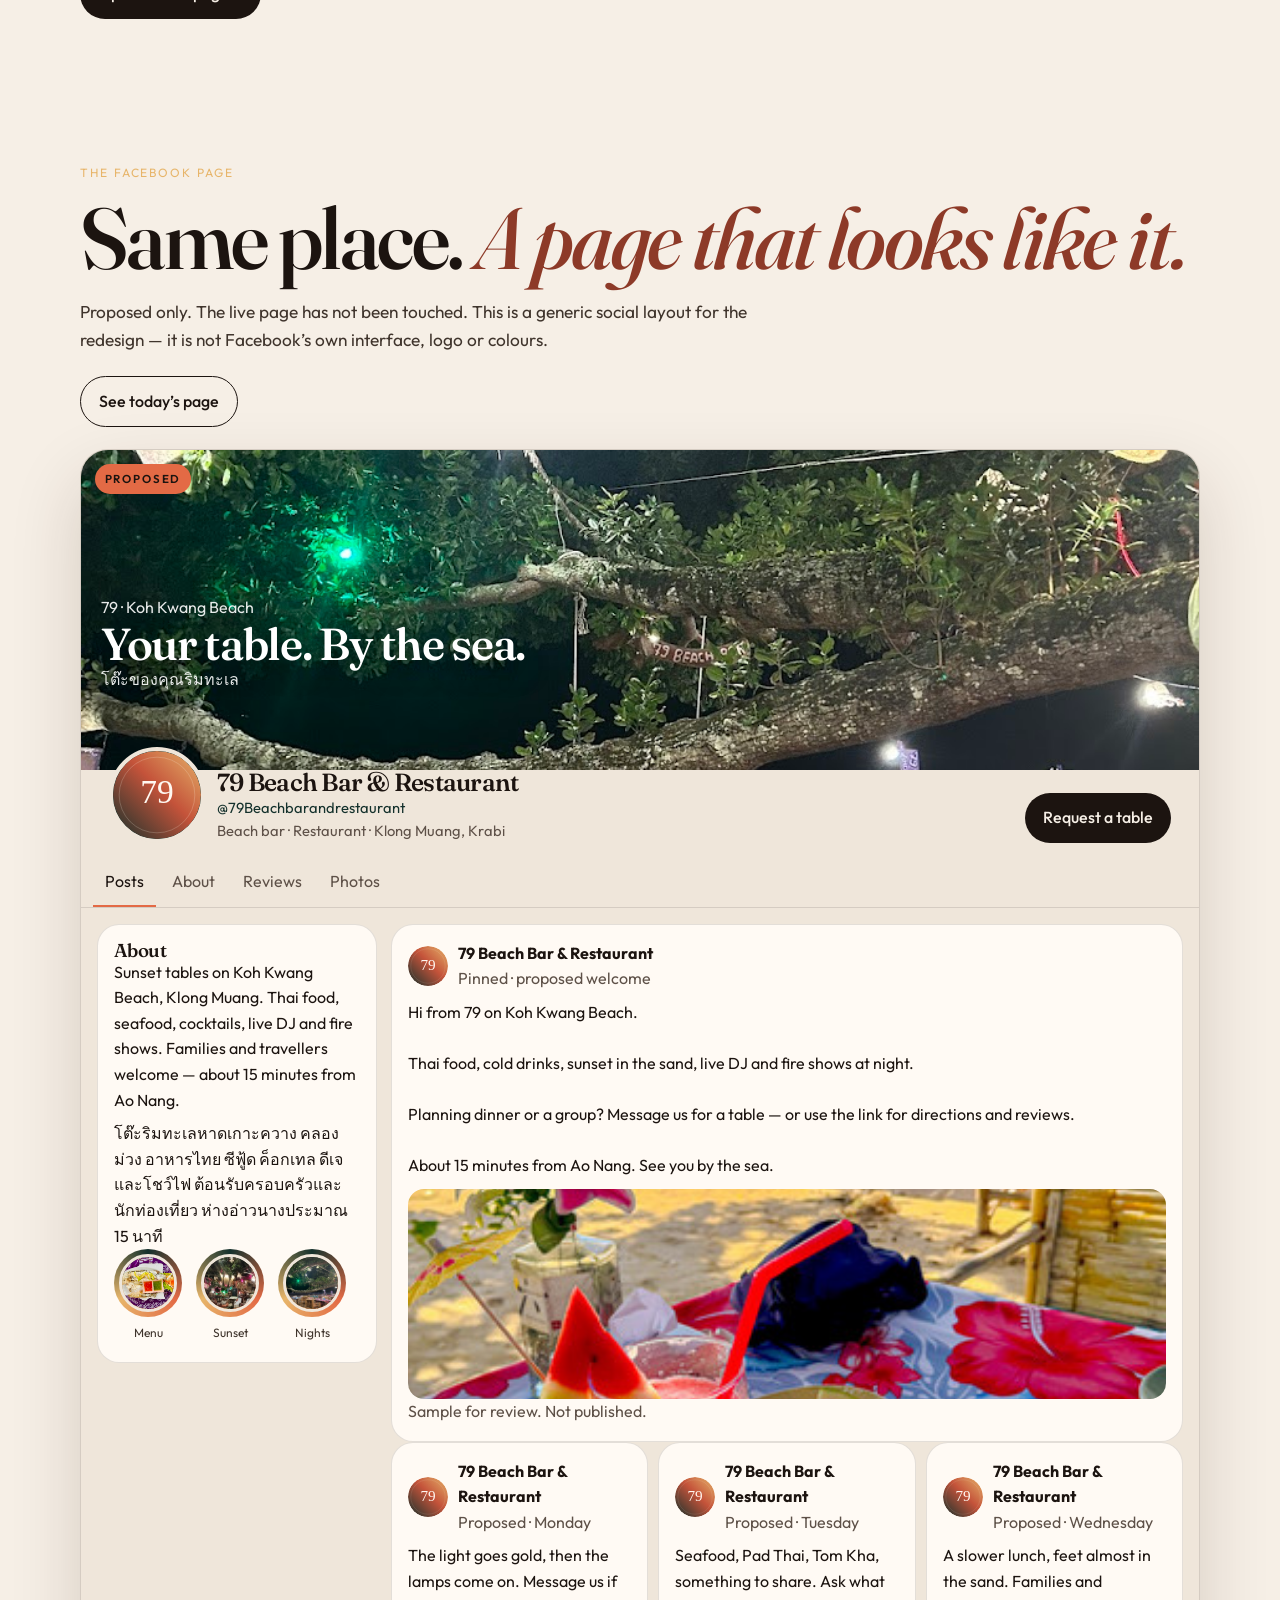
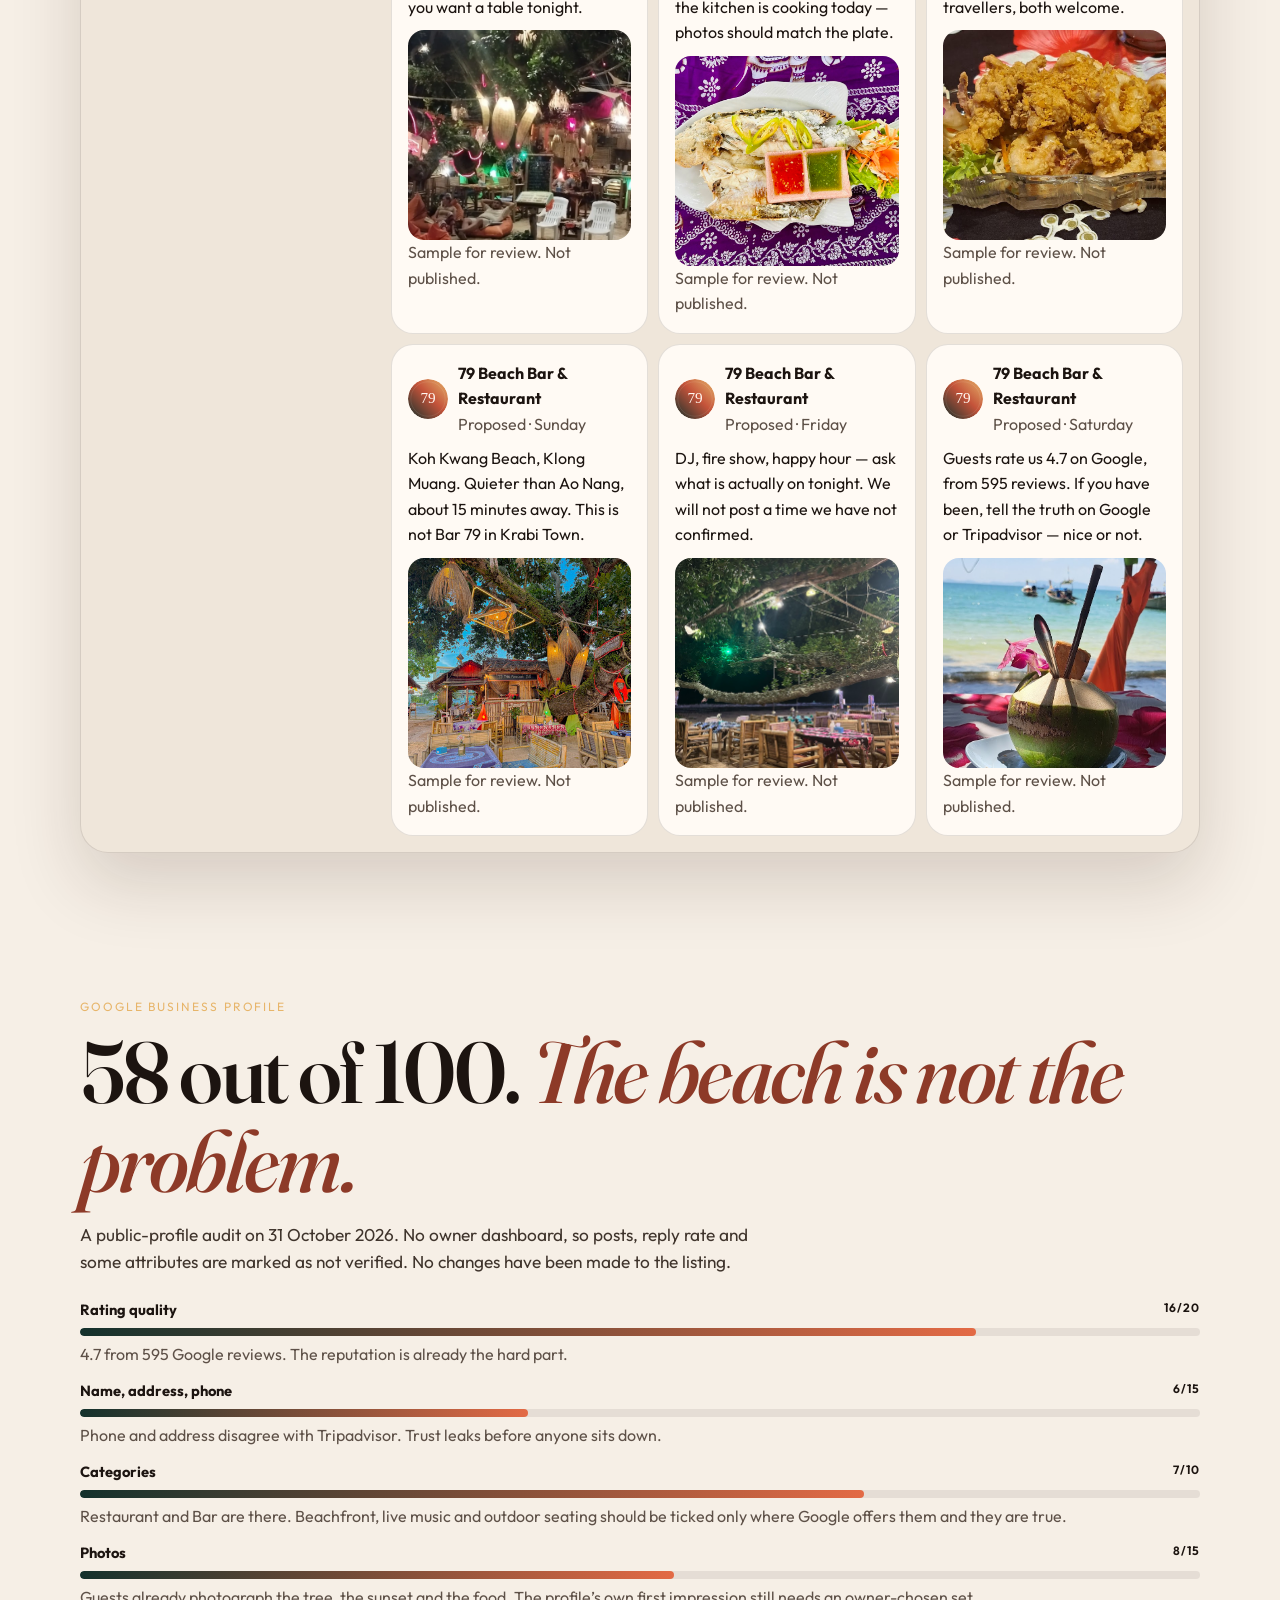
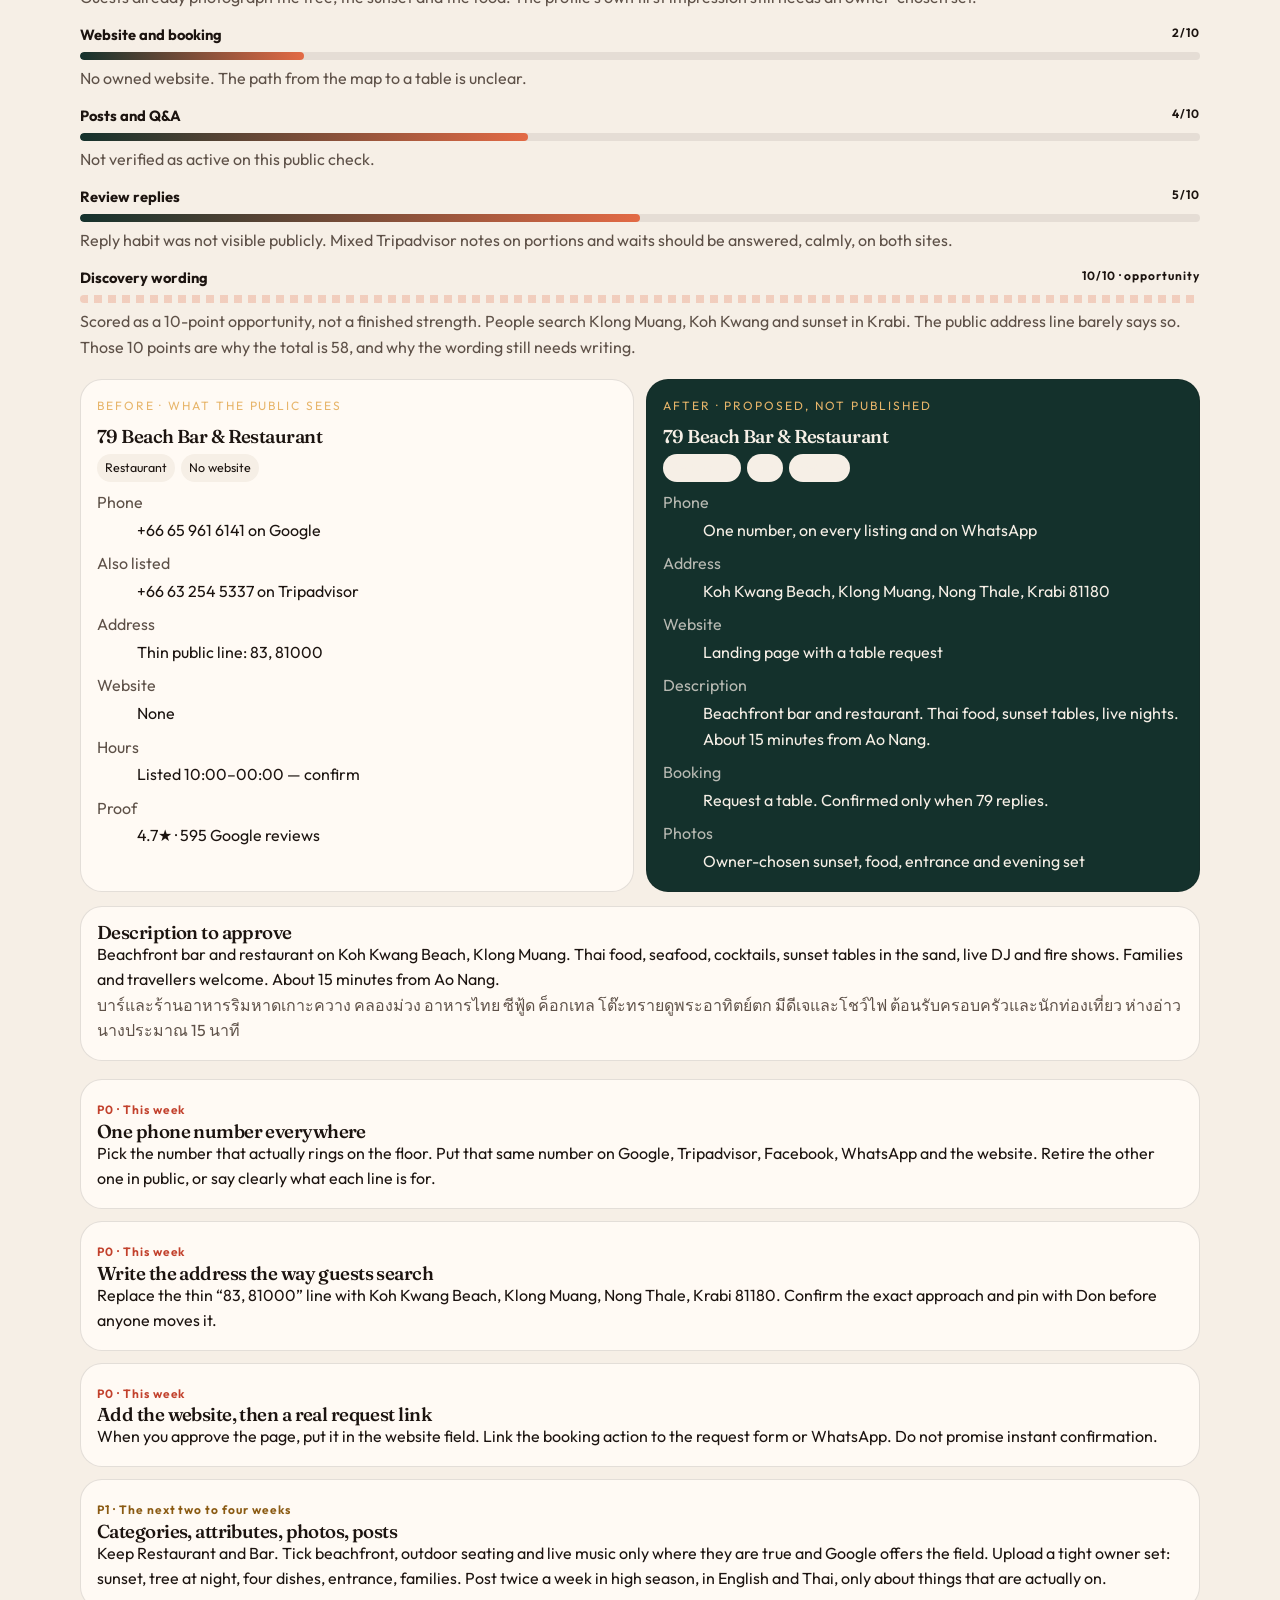
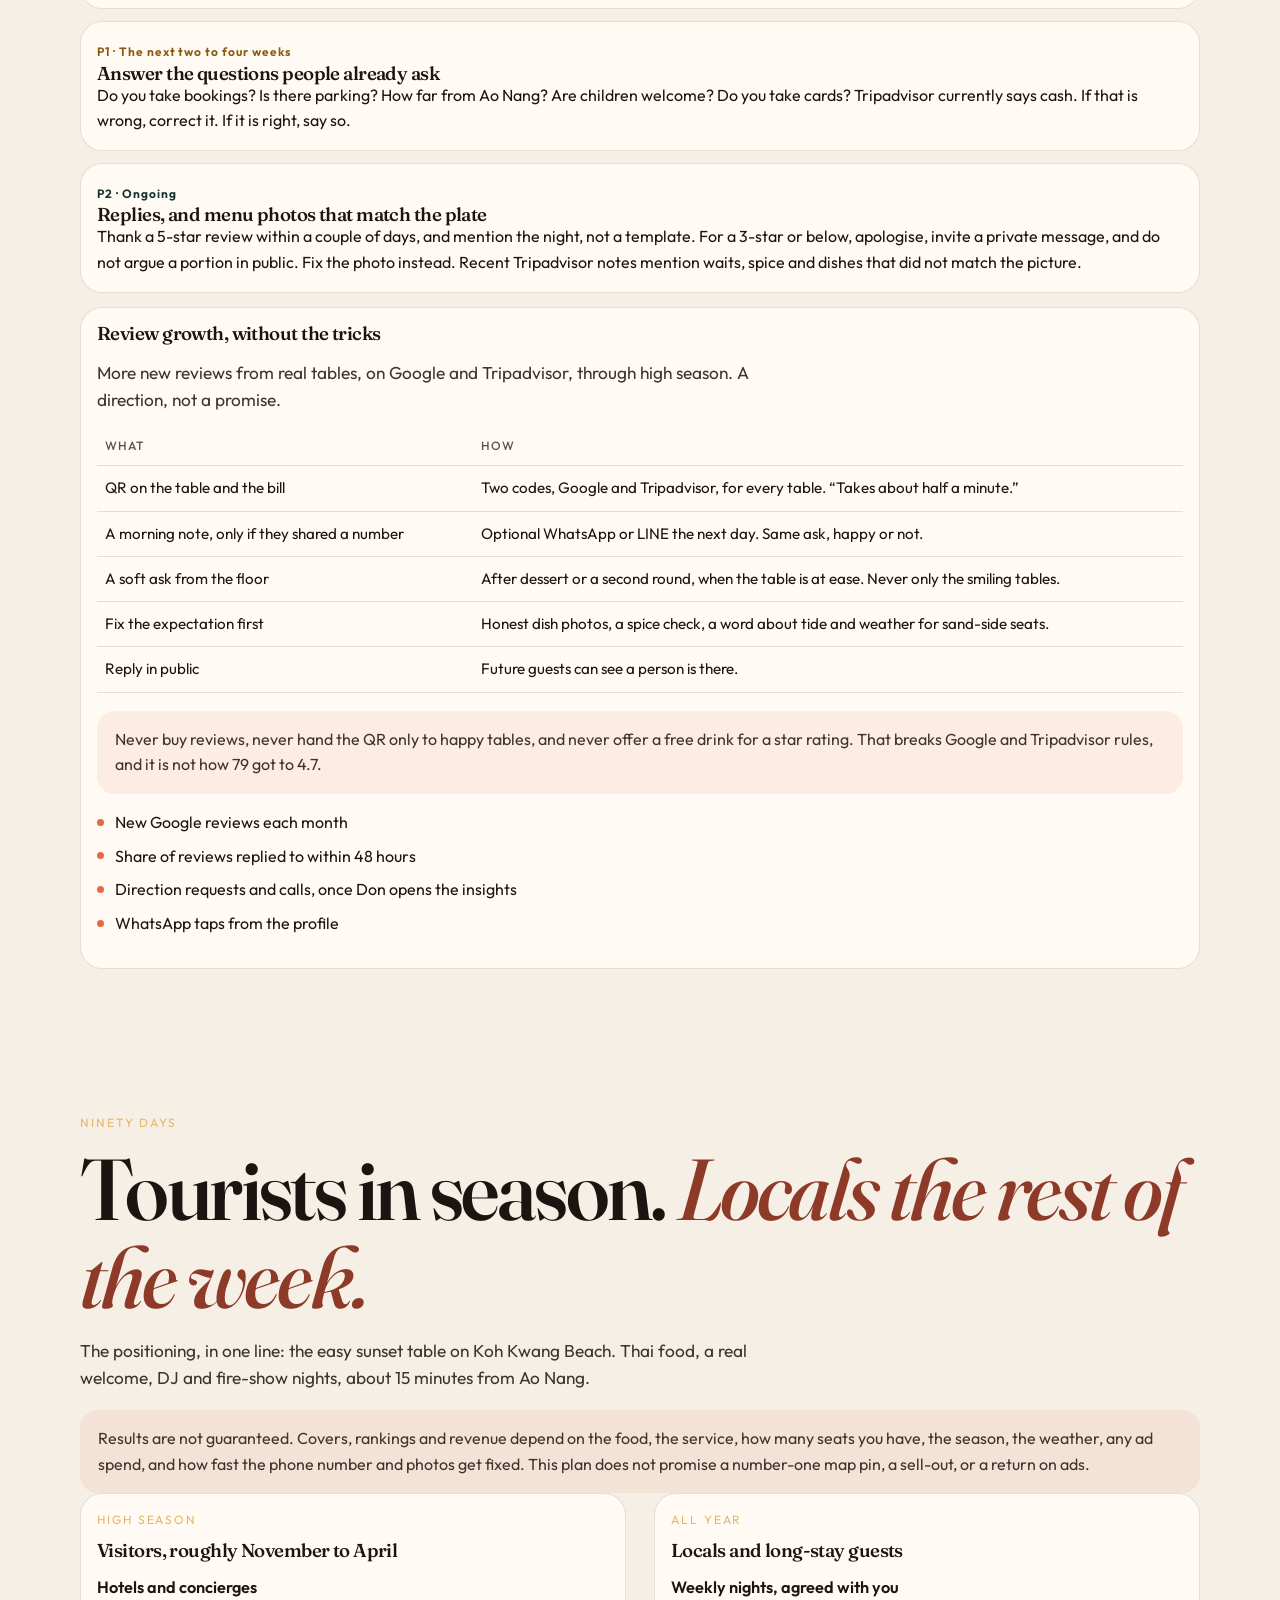
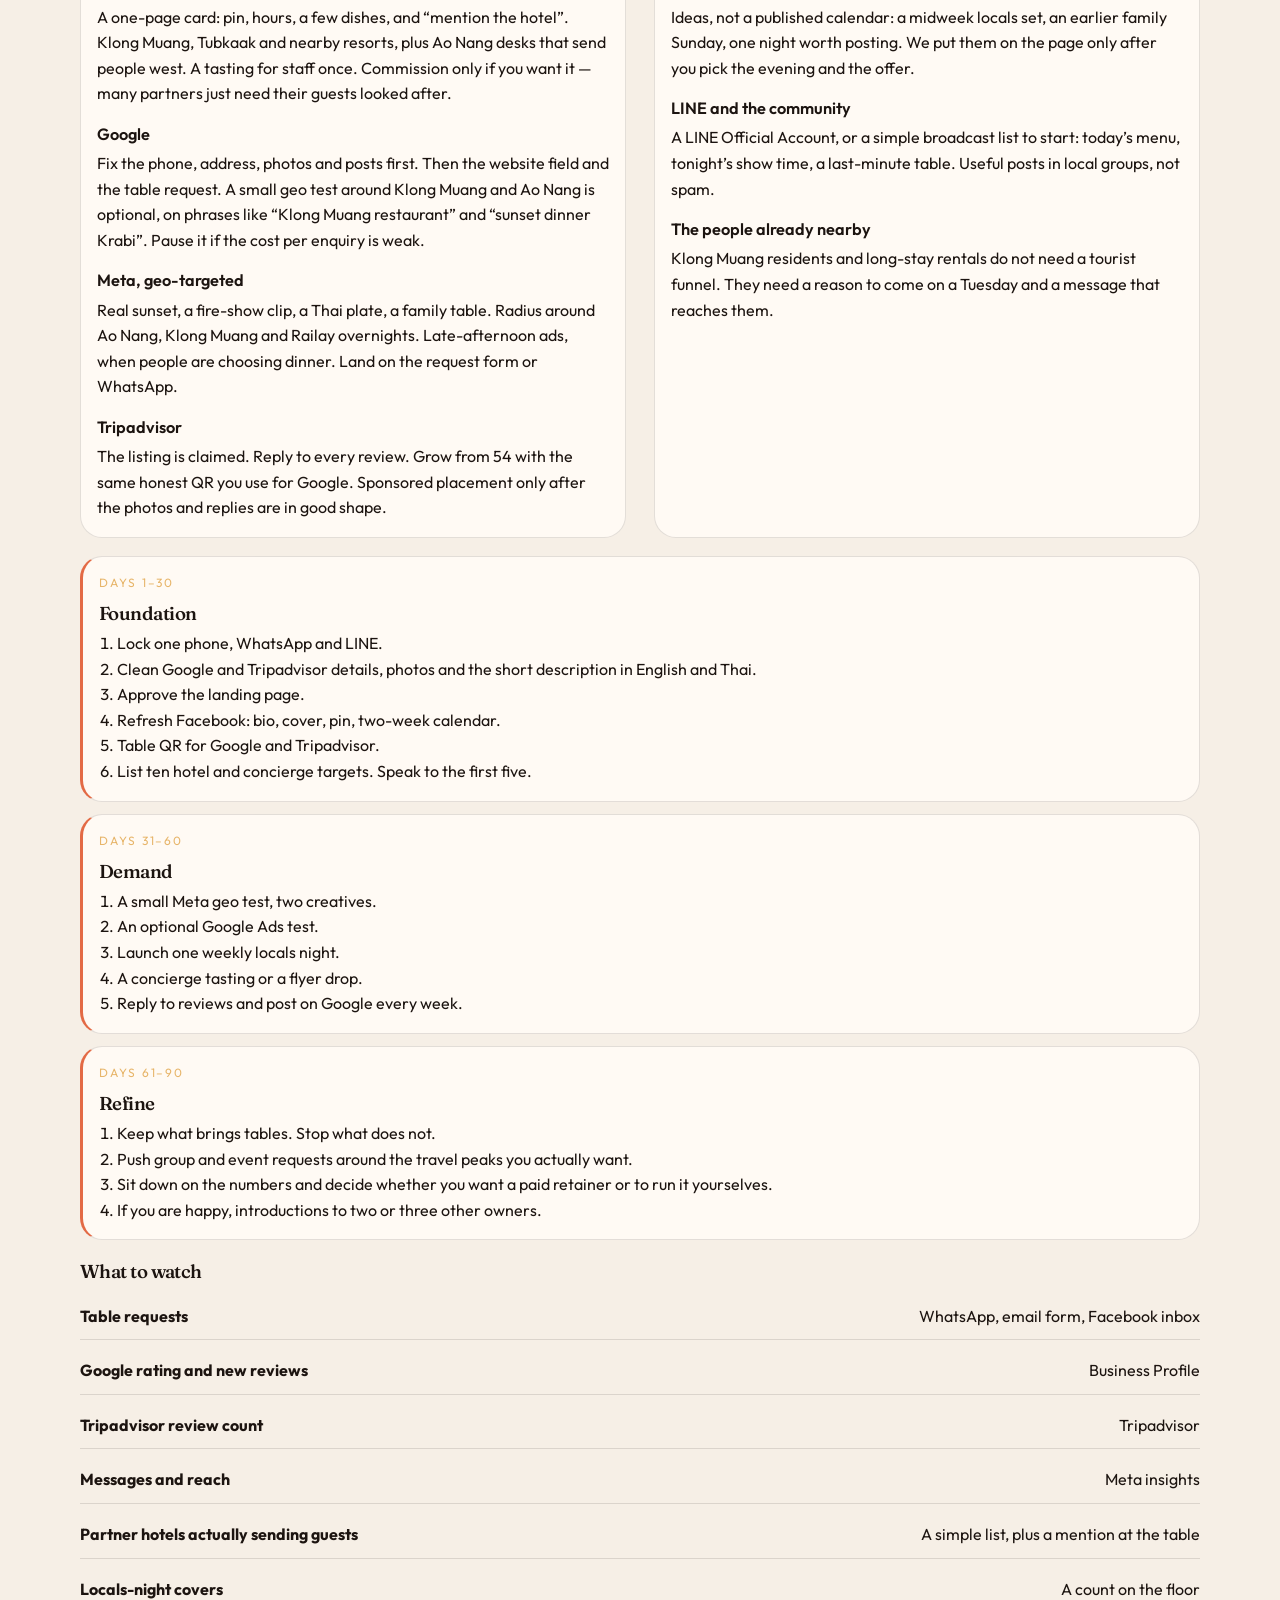
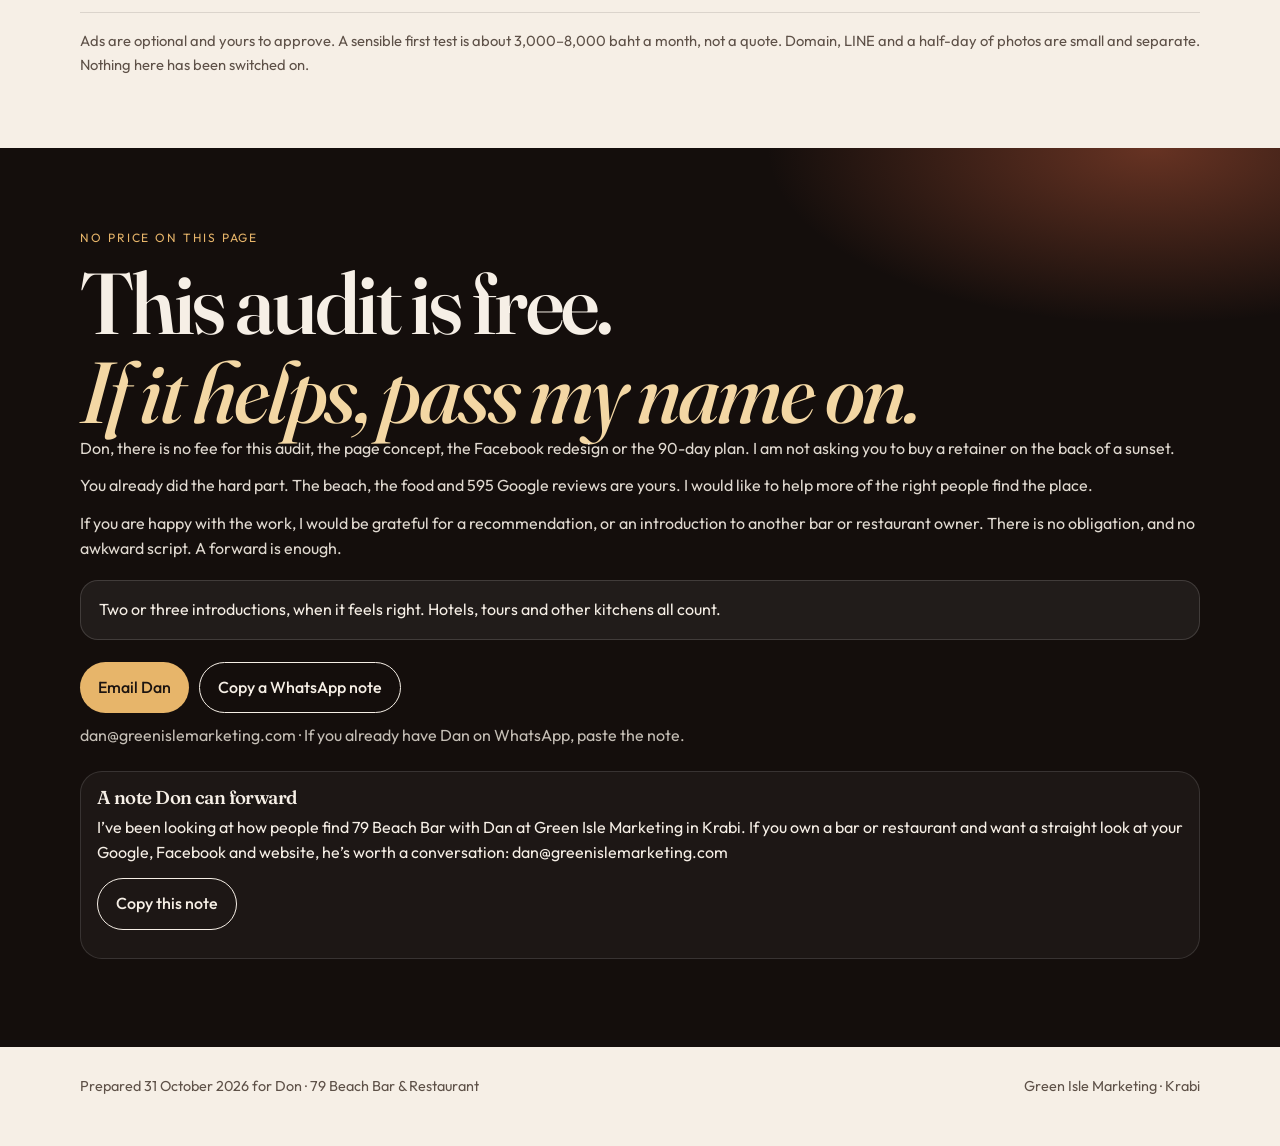
==== commit aed3f8e5: "Turn the 79 Beach Bar pack into one proposal for Don. Replace the split pages with a config-driven a" ====
--- a/proposals/79-beach-bar/index.html
+++ b/proposals/79-beach-bar/index.html
@@ -1,17 +1,23 @@
-<!doctype html><html lang="en"><head><meta charset="utf-8"><meta name="viewport" content="width=device-width,initial-scale=1"><meta name="robots" content="noindex,nofollow"><title>79 Beach Bar & Restaurant | Klong Muang, Krabi</title><meta name="description" content="Discover 79 Beach Bar & Restaurant on Koh Kwang Beach, Klong Muang. Thai food, sea views and relaxed beachfront dining. Request a table directly with the restaurant."><link rel="icon" href="assets/brand.svg"><link rel="stylesheet" href="style.css"><script src="app.js" defer></script></head><body>
-<div class="proposal-bar"><span><a href="../../index.html">Green Isle Marketing</a> · 79 proposal</span><nav aria-label="Proposal views"><a class="active" href="index.html">Website</a><a href="facebook.html">Facebook mock-up ↗</a><a href="proposal.html">Owner notes</a></nav></div>
-<header class="site-header wrap"><a class="wordmark" href="#" aria-label="79 Beach Bar home"><span class="brand-number">79</span><span>BEACH BAR<br><small>& RESTAURANT · KRABI</small></span></a><nav class="main-nav" aria-label="Main navigation"><a href="#experience">The experience</a><a href="#food">Food & flavours</a><a href="#visit">Find us</a></nav><a class="button dark small" href="#book">Request a table <span>↗</span></a></header>
-<main>
-<section class="hero wrap"><div class="hero-copy"><p class="eyebrow"><span class="sun-icon">☼</span> KOH KWANG BEACH · KLONG MUANG</p><h1>Barefoot days.<br><em>Beautiful</em><br>evenings.</h1><p class="lead">Thai flavours, tables by the sea and a warm welcome. Find your little corner of Krabi at 79.</p><div class="hero-actions"><a class="button dark" href="#book">Your table by the sea <span>↗</span></a><a class="text-link" href="#experience">Take a look around ↓</a></div><div class="hero-bottom"><span class="line-sun">☼</span><p>Here for a holiday. Here for a while.<br><strong>There’s a place for you at 79.</strong></p></div></div><div class="hero-art"><img class="hero-photo" src="assets/coast-1.jpg" alt="A colourful meal at 79 with Koh Kwang Beach and the blue sea beyond" fetchpriority="high"><div class="photo-label">A seat. A sea view. A slower pace.</div><div class="round-stamp">GOOD FOOD<br><span>☼</span><br>BEACH DAYS</div><div class="hero-inset"><img src="assets/coast-3.jpg" alt="Bamboo tables under the decorated tree at 79"><span>Welcome to our kind of place.</span></div></div></section>
-<div class="ribbon"><span>THAI FLAVOURS</span><i>✧</i><span>FEET IN THE SAND</span><i>✧</i><span>ANDAMAN SEA VIEWS</span><i>✧</i><span>EVERYONE WELCOME</span></div>
-<section id="experience" class="section wrap experience"><div class="photo-stack"><img src="assets/beach-evening.jpg" loading="lazy" alt="The tree canopy and illuminated beachfront tables at 79 in the evening"><span class="image-note">Stay a little longer.</span></div><div class="section-copy"><p class="eyebrow">THIS IS 79</p><h2>Nothing fancy.<br><em>Everything you came for.</em></h2><p>A table in the sand. The sea beside you. Something delicious to share. At 79, the setting does the talking.</p><p>Find us on Koh Kwang Beach in Klong Muang — a relaxed spot for a long lunch, dinner by the water or an evening with friends. Whether you’re visiting Krabi or call it home, come and make yourself comfortable.</p><div class="features"><div><span>01</span><strong>Right on the beach</strong><p>Bring your appetite. Leave the rush behind.</p></div><div><span>02</span><strong>From day into evening</strong><p>Blue-water afternoons. Tree-lit nights.</p></div></div><a class="text-link" href="#visit">Find your way here ↗</a></div></section>
-<section id="food" class="food-section"><div class="wrap section"><div class="section-heading"><div><p class="eyebrow">GOOD FOOD. GREAT SETTING.</p><h2>A taste of <em>beach life.</em></h2></div><p>Thai favourites, seafood and something to share.<br>Ask the team for today’s menu and prices.</p></div><div class="food-grid"><article><img src="assets/venue-7.jpg" loading="lazy" alt="Whole fish served with vegetables and dipping sauces at 79"><div class="food-title"><h3>Something from the sea</h3><span>01</span></div><p>Seafood, Thai flavours and a view to match.</p></article><article><img src="assets/venue-8.jpg" loading="lazy" alt="Fried rice served in a pineapple at 79"><div class="food-title"><h3>Thai favourites</h3><span>02</span></div><p>Colourful plates made for leisurely lunches.</p></article><article><img src="assets/venue-9.jpg" loading="lazy" alt="A coconut served beside the beach at 79"><div class="food-title"><h3>A little tropical refreshment</h3><span>03</span></div><p>Take your time. Enjoy the sea breeze.</p></article></div><div class="menu-note"><span>Curious about the menu? Message the team for current dishes, prices and dietary questions.</span><a class="button outline small" href="https://www.facebook.com/79beachbarandrestaurant" target="_blank" rel="noopener">Ask about the menu ↗</a></div></div></section>
-<section class="section wrap moments"><div class="section-heading"><div><p class="eyebrow">A LITTLE LOOK AROUND</p><h2>The days you’ll <em>remember.</em></h2></div><span>Real moments at 79.</span></div><div class="gallery"><button class="gallery-item tall" data-image="assets/coast-2.jpg" data-caption="Beachside seating at 79" aria-label="Enlarge beachside seating photograph"><img src="assets/coast-2.jpg" loading="lazy" alt="Bamboo seating and colourful tables at 79"><span>Slow afternoons ↗</span></button><button class="gallery-item" data-image="assets/coast-1.jpg" data-caption="Lunch with a sea view" aria-label="Enlarge lunch by the sea photograph"><img src="assets/coast-1.jpg" loading="lazy" alt="Lunch overlooking Koh Kwang Beach"><span>Lunch with a view ↗</span></button><button class="gallery-item" data-image="assets/sunset-1.webp" data-caption="79 after dark" aria-label="Enlarge evening photograph"><img src="assets/sunset-1.webp" loading="lazy" alt="Lanterns lighting up the restaurant at night"><span>Evenings under the trees ↗</span></button></div></section>
-<section class="review-band"><div class="wrap review-inner"><p class="eyebrow">A WORD FROM A GUEST</p><blockquote>“Great spot on the beach. Lovely food and good service”</blockquote><p>davenick1 · Tripadvisor · August 2026</p><a class="text-link light" href="https://www.tripadvisor.com/Restaurant_Review-g3175953-d27013929-Reviews-79_Beach_Bar_and_Restaurant-Nong_Thale_Krabi_Town_Krabi_Province.html" target="_blank" rel="noopener">Read independent reviews ↗</a></div></section>
-<section id="share-review" class="wrap guest-review"><div><p class="eyebrow">FROM THE PEOPLE WHO’VE BEEN</p><h2>Read the <em>reviews.</em></h2><p>See what guests say on Google and Tripadvisor. Already visited? Share your own honest experience and help others discover 79.</p></div><div class="guest-review-actions"><a class="button outline" href="https://www.google.com/maps/search/?api=1&query=8.0578174%2C98.7485665&query_place_id=ChIJPYzYjJu_UTARzgmqOlf9B6Q" target="_blank" rel="noopener">Google reviews ↗</a><a class="button outline" href="https://www.tripadvisor.com/Restaurant_Review-g3175953-d27013929-Reviews-79_Beach_Bar_and_Restaurant-Nong_Thale_Krabi_Town_Krabi_Province.html" target="_blank" rel="noopener">Tripadvisor reviews ↗</a><p>Read reviews on the restaurant’s listing, or choose “Write a review” to share your visit. Reviews are submitted directly on your chosen platform.</p></div></section>
-<section id="book" class="section wrap booking-section"><div class="booking-copy"><p class="eyebrow">MAKE AN EVENING OF IT</p><h2>Your table.<br><em>Your kind of escape.</em></h2><p>Planning dinner, a relaxed lunch or a gathering with friends? Tell the team when you’d like to come.</p><div class="booking-explainer"><span>↗</span><p><strong>A request, then a personal reply.</strong><br>Send your details by email or Facebook. Your table is booked only when the restaurant confirms.</p></div><p class="muted small-text">All times are local to Krabi (Thailand). Beachfront seating depends on availability, weather and tides. This form does not check live table availability.</p></div><form id="booking-form" class="booking-form"><div class="form-heading"><h3>Request a table</h3><span>01 / YOUR PLANS</span></div><div class="form-grid"><label>Your name<input name="name" autocomplete="name" required maxlength="80" placeholder="Full name"></label><label>Email or phone<input name="contact" required maxlength="120" placeholder="How can the team reply?"></label><label>Date<input name="date" type="date" required></label><label>Preferred time<select name="time" required><option value="">Choose a time</option><option>12:00</option><option>12:30</option><option>13:00</option><option>13:30</option><option>14:00</option><option>14:30</option><option>15:00</option><option>15:30</option><option>16:00</option><option>16:30</option><option>17:00</option><option>17:30</option><option>18:00</option><option>18:30</option><option>19:00</option><option>19:30</option><option>20:00</option><option>20:30</option><option>21:00</option></select></label><label>Guests<select name="guests" required><option>2 guests</option><option>1 guest</option><option>3 guests</option><option>4 guests</option><option>5 guests</option><option>6 guests</option><option>7 guests</option><option>8 guests</option><option>9 guests</option><option>10 guests</option><option>11 guests</option><option>12+ guests — please specify below</option></select></label><label>Seating preference<select name="seating"><option>No preference</option><option>Beachfront, if available</option><option>Under cover, if available</option></select></label><label class="full">Anything else? <span class="muted">(optional)</span><textarea name="notes" rows="2" maxlength="600" placeholder="Group size, occasion or accessibility requests"></textarea></label></div><button class="button dark full-width" type="submit">Prepare my table request <span>↗</span></button><p class="form-privacy">Nothing is submitted here. You choose email or Facebook on the next step and send it yourself. Please avoid sensitive information.</p></form></section>
-<section id="visit" class="visit-section"><div class="wrap visit-grid"><div><p class="eyebrow">SEE YOU BY THE SEA</p><h2>Find your way<br>to <em>79.</em></h2><p>Koh Kwang Beach, Klong Muang<br>Nong Thale, Krabi, Thailand</p><p class="visit-detail">Planning a visit today? Message the team to confirm opening hours and table availability.</p><div class="visit-actions"><a class="button dark" href="https://www.google.com/maps/search/?api=1&query=8.0578174%2C98.7485665&query_place_id=ChIJPYzYjJu_UTARzgmqOlf9B6Q" target="_blank" rel="noopener">Open Google Maps ↗</a><a class="text-link" href="https://www.facebook.com/79beachbarandrestaurant" target="_blank" rel="noopener">Visit Facebook ↗</a></div></div><div class="visit-image"><img src="assets/coast-3.jpg" loading="lazy" alt="79 Beach Bar and Restaurant, set beneath the trees on the sand"><div class="location-tag"><span>⌖</span><div><strong>Klong Muang, Krabi</strong><br>Koh Kwang Beach · Thailand</div></div></div></div></section>
-</main><footer class="site-footer wrap"><a class="wordmark" href="#"><span class="brand-number">79</span><span>BEACH BAR<br><small>& RESTAURANT · KRABI</small></span></a><p>A little sand. A lot of soul.</p><a href="proposal.html">Design proposal · Sources & launch notes ↗</a></footer><a class="mobile-book button dark" href="#book">Request a table ↗</a>
-<dialog id="booking-dialog"><button class="close-dialog" aria-label="Close booking request">×</button><p class="eyebrow">02 / SEND YOUR REQUEST</p><h2>Almost at <em>the beach.</em></h2><p>Review your details, then choose how to contact the restaurant.</p><pre id="booking-summary"></pre><a id="email-request" class="button dark full-width">Open email with my request ↗</a><button id="copy-request" class="button outline full-width" type="button">Copy request for Facebook</button><a class="text-link" href="https://www.facebook.com/79beachbarandrestaurant" target="_blank" rel="noopener">Open the restaurant’s Facebook page ↗</a><p id="copy-status" role="status" aria-live="polite"></p><p class="form-privacy">No reservation has been sent or confirmed by this website. Email opens your own email app; on Facebook, choose Message and paste your request. Wait for the restaurant’s reply.</p></dialog>
-<dialog id="image-dialog"><button class="close-dialog" aria-label="Close photograph">×</button><img id="enlarged-image" alt=""><p id="image-caption"></p></dialog>
-</body></html>
+<!doctype html>
+<html lang="en">
+<head>
+<meta charset="utf-8">
+<meta name="viewport" content="width=device-width, initial-scale=1">
+<meta name="robots" content="noindex,nofollow">
+<meta name="theme-color" content="#140e0c">
+<title>79 Beach Bar &amp; Restaurant · A growth audit for Don</title>
+<meta name="description" content="A complimentary growth audit for Don, owner of 79 Beach Bar &amp; Restaurant, Koh Kwang Beach, Klong Muang, Krabi.">
+<link rel="icon" href="assets/brand.svg">
+<link rel="preconnect" href="https://fonts.googleapis.com">
+<link rel="preconnect" href="https://fonts.gstatic.com" crossorigin>
+<link href="https://fonts.googleapis.com/css2?family=Fraunces:ital,opsz,wght@0,9..144,460;0,9..144,600;1,9..144,480;1,9..144,560&family=Outfit:wght@300;400;500;600&display=swap" rel="stylesheet">
+<link rel="stylesheet" href="../_shared/tokens.css">
+<link rel="stylesheet" href="../_shared/proposal.css">
+</head>
+<body>
+<a class="skip" href="#intro">Skip to content</a>
+<div id="app" aria-busy="true"><div class="boot" role="status">Preparing Don’s proposal…</div></div>
+<noscript><p class="boot">This proposal needs JavaScript to display.</p></noscript>
+<script src="../_shared/proposal.js" defer></script>
+</body>
+</html>
--- a/proposals/_shared/tokens.css
+++ b/proposals/_shared/tokens.css
@@ -0,0 +1,45 @@
+:root {
+  --ink: #1c1410;
+  --ink-soft: #3f342c;
+  --muted: #5e5148;
+  --cream: #f6efe6;
+  --cream-2: #fbf7f1;
+  --paper: #fffaf4;
+  --sand: #e7d9c8;
+  --line: rgba(28, 20, 16, 0.12);
+  --lagoon: #14312c;
+  --lagoon-2: #0d2420;
+  --coral: #e36a45;
+  --coral-deep: #c2412c;
+  --gold: #e7b56a;
+  --gold-2: #f3d7a4;
+  --night: #140e0c;
+  --serif: "Fraunces", "Iowan Old Style", Palatino, Georgia, serif;
+  --sans: "Outfit", "Avenir Next", "Segoe UI", sans-serif;
+  --shadow: 0 30px 70px rgba(48, 24, 12, 0.16);
+  --radius: 28px;
+  --nav-h: 74px;
+  --ease: cubic-bezier(.2, .7, .2, 1);
+  color-scheme: light;
+}
+
+* { box-sizing: border-box; }
+html { scroll-behavior: smooth; }
+body { margin: 0; }
+img { max-width: 100%; display: block; }
+[hidden] { display: none !important; }
+button, input, select, textarea { font: inherit; color: inherit; }
+button { cursor: pointer; }
+a { color: inherit; }
+:focus-visible {
+  outline: 3px solid var(--gold);
+  outline-offset: 3px;
+}
+@media (prefers-reduced-motion: reduce) {
+  html { scroll-behavior: auto; }
+  *, *::before, *::after {
+    animation-duration: 0.01ms !important;
+    animation-iteration-count: 1 !important;
+    transition-duration: 0.01ms !important;
+  }
+}
--- a/proposals/_shared/proposal.css
+++ b/proposals/_shared/proposal.css
@@ -0,0 +1,365 @@
+body {
+  font-family: var(--sans);
+  background:
+    radial-gradient(900px 480px at 100% -10%, rgba(231, 181, 106, 0.35), transparent 55%),
+    radial-gradient(700px 420px at -10% 8%, rgba(227, 106, 69, 0.16), transparent 50%),
+    var(--cream);
+  color: var(--ink);
+  font-weight: 400;
+  line-height: 1.6;
+  text-rendering: optimizeLegibility;
+}
+img { height: auto; }
+h1, h2, h3, p { margin: 0; }
+h1, h2, h3 { font-family: var(--serif); font-weight: 560; letter-spacing: -0.03em; line-height: 1.02; }
+h4 { font-family: var(--sans); font-size: 1.02rem; font-weight: 600; letter-spacing: 0; margin: 14px 0 4px; }
+.score-card strong { font-family: var(--serif); font-size: 1.5rem; }
+em { font-style: italic; font-weight: 500; }
+a { text-underline-offset: 3px; }
+.skip {
+  position: absolute;
+  left: 12px;
+  top: -40px;
+  background: var(--gold);
+  color: var(--ink);
+  padding: 8px 12px;
+  z-index: 20;
+}
+.skip:focus { top: 12px; }
+.boot {
+  min-height: 100vh;
+  display: grid;
+  place-items: center;
+  padding: 24px;
+  background: var(--night);
+  color: var(--cream);
+  font-family: var(--serif);
+  font-size: 1.4rem;
+}
+.template-banner {
+  background: #9a3412;
+  color: #fff8f2;
+  text-align: center;
+  padding: 10px 16px;
+  font-size: 0.92rem;
+}
+.top {
+  position: sticky;
+  top: 0;
+  z-index: 30;
+  background: rgba(246, 239, 230, 0.9);
+  backdrop-filter: blur(16px);
+  border-bottom: 1px solid var(--line);
+}
+.top-row, .section-nav, .wrap { width: min(1120px, calc(100% - 32px)); margin-inline: auto; }
+.top-row {
+  display: flex;
+  align-items: center;
+  justify-content: space-between;
+  gap: 12px;
+  min-height: 58px;
+}
+.brand { display: flex; align-items: center; gap: 10px; text-decoration: none; font-weight: 560; letter-spacing: 0.04em; text-transform: uppercase; font-size: 0.78rem; }
+.brand img { width: 36px; height: 36px; }
+.brand small { display: block; font-weight: 400; letter-spacing: 0.08em; color: var(--muted); font-size: 0.68rem; }
+.badge {
+  margin: 0;
+  font-size: 0.72rem;
+  letter-spacing: 0.08em;
+  text-transform: uppercase;
+  color: var(--lagoon);
+  border: 1px solid rgba(20, 49, 44, 0.2);
+  border-radius: 999px;
+  padding: 6px 10px;
+  white-space: nowrap;
+}
+.section-nav {
+  display: flex;
+  gap: 6px;
+  overflow-x: auto;
+  padding: 0 0 10px;
+  scrollbar-width: none;
+}
+.section-nav::-webkit-scrollbar { display: none; }
+.section-nav a {
+  flex: 0 0 auto;
+  text-decoration: none;
+  font-size: 0.82rem;
+  letter-spacing: 0.04em;
+  text-transform: uppercase;
+  color: var(--muted);
+  padding: 8px 12px;
+  border-radius: 999px;
+  min-height: 40px;
+  display: inline-flex;
+  align-items: center;
+}
+.section-nav a[aria-current="true"] { background: var(--ink); color: var(--cream); }
+.hero {
+  background:
+    radial-gradient(800px 400px at 80% 0%, rgba(227, 106, 69, 0.35), transparent 60%),
+    radial-gradient(600px 300px at 10% 80%, rgba(231, 181, 106, 0.2), transparent 55%),
+    var(--night);
+  color: var(--cream);
+  padding: 48px 0 64px;
+}
+.hero em { color: var(--gold-2); }
+.hero-grid, .split, .audit-grid, .audience-grid { display: grid; gap: 28px; }
+.kicker, .eyebrow {
+  font-family: var(--sans);
+  font-size: 0.75rem;
+  letter-spacing: 0.16em;
+  text-transform: uppercase;
+  color: var(--gold);
+  margin-bottom: 12px;
+}
+.hero h1, .section h2, .close h2 { font-size: clamp(2.6rem, 8vw, 5.4rem); }
+.welcome { font-size: 1.12rem; max-width: 38rem; color: rgba(246, 239, 230, 0.86); margin-top: 18px; }
+.video-frame {
+  margin-top: 28px;
+  background: #000;
+  border-radius: 22px;
+  overflow: hidden;
+  box-shadow: 0 24px 60px rgba(0, 0, 0, 0.35);
+}
+.video-frame video { width: 100%; height: auto; display: block; background: #000; }
+.video-meta { display: flex; justify-content: space-between; gap: 12px; color: rgba(246, 239, 230, 0.62); font-size: 0.85rem; margin-top: 10px; }
+.ribbon { overflow: hidden; background: var(--lagoon); color: var(--gold-2); }
+.ribbon-track { display: flex; gap: 0; width: max-content; animation: ticker 28s linear infinite; }
+.ribbon span { padding: 14px 22px; letter-spacing: 0.14em; text-transform: uppercase; font-size: 0.75rem; }
+@keyframes ticker { to { transform: translateX(-50%); } }
+.section { padding: 72px 0; }
+.section h2 em { color: #8d3a28; }
+.lead { font-size: 1.08rem; color: var(--ink-soft); max-width: 42rem; margin-top: 16px; }
+.score-layout { display: grid; gap: 22px; margin-top: 28px; }
+.score-card {
+  background: var(--lagoon);
+  color: var(--cream);
+  border-radius: var(--radius);
+  padding: 22px;
+  display: grid;
+  grid-template-columns: auto 1fr;
+  gap: 16px;
+  align-items: center;
+}
+.ring { width: 116px; height: 116px; }
+.ring text { font-family: var(--serif); font-size: 28px; fill: var(--cream); }
+.ring-value { transition: stroke-dashoffset 1.1s var(--ease); }
+.prose p + p { margin-top: 12px; }
+section[id] { scroll-margin-top: 108px; }
+.score-card p { color: rgba(246, 239, 230, 0.78); margin-top: 6px; }
+.stats { display: grid; grid-template-columns: 1fr 1fr; gap: 10px; }
+.stat, .card, .fix, .post, .listing, .phase, .forward, .price-card {
+  background: var(--paper);
+  border: 1px solid var(--line);
+  border-radius: 22px;
+  padding: 16px;
+}
+.stat span, .muted, .fine { color: var(--muted); }
+.stat strong { display: block; font-family: var(--serif); font-size: 1.8rem; font-weight: 560; letter-spacing: -0.03em; }
+.issues { display: grid; gap: 12px; margin-top: 22px; }
+.issue { display: grid; grid-template-columns: auto 1fr; gap: 12px; align-items: start; }
+.issue i {
+  font-style: normal;
+  width: 28px; height: 28px; border-radius: 50%;
+  display: grid; place-items: center;
+  background: var(--ink); color: var(--cream); font-size: 0.8rem;
+}
+.aside, .disclaimer, .never {
+  margin-top: 18px;
+  padding: 16px 18px;
+  border-radius: 18px;
+  background: rgba(227, 106, 69, 0.1);
+  color: var(--ink-soft);
+}
+.source-row { display: flex; flex-wrap: wrap; gap: 10px 16px; margin-top: 16px; }
+.source-row a { color: var(--lagoon); }
+.device {
+  margin-top: 26px;
+  border-radius: 28px;
+  overflow: hidden;
+  background: var(--night);
+  box-shadow: var(--shadow);
+  border: 1px solid rgba(255, 255, 255, 0.28);
+}
+.device-top {
+  display: flex;
+  align-items: center;
+  gap: 10px;
+  padding: 10px 14px;
+  color: rgba(246, 239, 230, 0.8);
+  font-size: 0.85rem;
+}
+.dots { display: flex; gap: 5px; }
+.dots i { width: 8px; height: 8px; border-radius: 50%; background: rgba(246, 239, 230, 0.35); display: block; }
+.device-url { flex: 1; text-align: center; opacity: 0.8; }
+.device-top a { color: var(--gold-2); text-decoration: none; min-height: 44px; display: inline-flex; align-items: center; }
+.device iframe { width: 100%; height: 78dvh; min-height: 560px; border: 0; background: var(--cream); }
+.points { display: grid; gap: 8px; margin-top: 16px; padding: 0; list-style: none; }
+.points li { padding-left: 18px; position: relative; }
+.points li::before { content: ""; width: 7px; height: 7px; border-radius: 50%; background: var(--coral); position: absolute; left: 0; top: 0.55em; }
+.note { color: var(--muted); font-size: 0.92rem; margin-top: 12px; }
+.social {
+  margin-top: 22px;
+  background: #efe6da;
+  border-radius: 28px;
+  overflow: hidden;
+  border: 1px solid var(--line);
+  position: relative;
+  box-shadow: var(--shadow);
+}
+.flag {
+  position: absolute;
+  z-index: 3;
+  top: 14px;
+  left: 14px;
+  background: var(--coral);
+  color: var(--ink);
+  font-size: 0.72rem;
+  letter-spacing: 0.16em;
+  text-transform: uppercase;
+  font-weight: 600;
+  border-radius: 999px;
+  padding: 6px 10px;
+}
+.cover { position: relative; height: 230px; background: var(--lagoon); }
+.cover img, .ph { width: 100%; height: 100%; object-fit: cover; }
+.cover-copy {
+  position: absolute;
+  left: 20px; right: 20px; bottom: 78px;
+  color: white;
+  text-shadow: 0 10px 24px rgba(0, 0, 0, 0.55);
+}
+.cover-copy h3 { font-size: clamp(1.8rem, 4vw, 2.8rem); }
+.cover-copy p { opacity: 0.9; }
+.social-head {
+  display: grid;
+  gap: 12px;
+  padding: 0 16px 12px;
+  position: relative;
+  align-items: end;
+}
+.avatar {
+  width: 96px; height: 96px; border-radius: 50%;
+  border: 4px solid #efe6da; background: var(--lagoon); object-fit: cover;
+  margin-top: -48px;
+}
+.social-id h3 { font-size: 1.55rem; }
+.social-id p { color: var(--muted); font-size: 0.92rem; }
+.handle { color: var(--lagoon) !important; }
+.btn, .text-btn {
+  display: inline-flex;
+  align-items: center;
+  justify-content: center;
+  gap: 8px;
+  min-height: 48px;
+  padding: 12px 18px;
+  border-radius: 999px;
+  border: 0;
+  text-decoration: none;
+  background: var(--ink);
+  color: var(--cream);
+  font-weight: 500;
+}
+.btn.light { background: transparent; color: inherit; border: 1px solid currentColor; }
+.btn.gold { background: var(--gold); color: var(--ink); }
+.btn.full { width: 100%; }
+.social-tabs { display: flex; gap: 4px; padding: 4px 12px 0; border-bottom: 1px solid var(--line); overflow-x: auto; }
+.social-tabs button {
+  background: transparent;
+  border: 0;
+  min-height: 48px;
+  padding: 8px 12px;
+  color: var(--muted);
+  border-bottom: 2px solid transparent;
+}
+.social-tabs button[aria-selected="true"] { color: var(--ink); border-color: var(--coral); }
+.social-body { padding: 16px; display: grid; gap: 14px; }
+.highlights { display: flex; gap: 14px; overflow-x: auto; padding-bottom: 4px; }
+.highlight { width: 74px; text-align: center; font-size: 0.75rem; color: var(--ink-soft); }
+.highlight b {
+  width: 68px; height: 68px; border-radius: 50%; display: grid; place-items: center;
+  background: conic-gradient(from 120deg, var(--coral), var(--gold), var(--lagoon), var(--coral));
+  margin-bottom: 6px;
+}
+.highlight img, .highlight .ph { width: 58px; height: 58px; border-radius: 50%; object-fit: cover; border: 3px solid #efe6da; }
+.intro-card p + p { margin-top: 8px; }
+.post-head { display: flex; gap: 10px; align-items: center; margin-bottom: 8px; }
+.post-head img { width: 40px; height: 40px; border-radius: 50%; }
+.post p { white-space: pre-wrap; }
+.post img.shot, .photo-grid img, .menu-card img { width: 100%; height: 210px; object-fit: cover; border-radius: 16px; margin-top: 10px; }
+.post-grid, .photo-grid { display: grid; grid-template-columns: 1fr 1fr; gap: 10px; }
+.about-list { display: grid; gap: 10px; margin: 12px 0 0; }
+.about-list div { display: grid; gap: 2px; padding-bottom: 8px; border-bottom: 1px solid var(--line); }
+.about-list dt { font-size: 0.75rem; letter-spacing: 0.08em; text-transform: uppercase; color: var(--muted); }
+.quote { font-family: var(--serif); font-size: 1.5rem; line-height: 1.25; }
+.bars { display: grid; gap: 12px; margin-top: 22px; }
+.bar-row span { display: flex; justify-content: space-between; gap: 8px; font-size: 0.92rem; }
+.track { height: 8px; background: rgba(28, 20, 16, 0.08); border-radius: 99px; margin: 6px 0; overflow: hidden; }
+.track b { display: block; height: 100%; background: linear-gradient(90deg, var(--lagoon), var(--coral)); width: 0; border-radius: inherit; }
+.track.opportunity { background: repeating-linear-gradient(90deg, rgba(227, 106, 69, 0.25) 0 8px, transparent 8px 14px); }
+.listings { display: grid; gap: 12px; margin-top: 18px; }
+.listing .chips { display: flex; flex-wrap: wrap; gap: 6px; margin: 8px 0; }
+.chip { border-radius: 999px; padding: 4px 8px; background: var(--cream); font-size: 0.78rem; }
+.listing.after { background: var(--lagoon); color: var(--cream); }
+.listing.after .muted, .listing.after dt { color: rgba(246, 239, 230, 0.72); }
+.listing dl { display: grid; gap: 8px; margin: 8px 0 0; }
+.listing div { display: grid; gap: 2px; }
+.fixes { display: grid; gap: 12px; margin-top: 18px; }
+.prio { font-family: var(--sans); font-style: normal; font-weight: 650; letter-spacing: 0.08em; font-size: 0.75rem; }
+.prio.P0 { color: var(--coral-deep); }
+.prio.P1 { color: #8a5a12; }
+.prio.P2 { color: var(--lagoon); }
+.table-wrap { overflow-x: auto; margin-top: 12px; }
+table { width: 100%; border-collapse: collapse; font-size: 0.95rem; }
+th, td { text-align: left; padding: 10px 8px; border-bottom: 1px solid var(--line); vertical-align: top; }
+th { font-size: 0.75rem; letter-spacing: 0.08em; text-transform: uppercase; color: var(--muted); font-weight: 500; }
+.timeline { list-style: none; margin: 18px 0 0; padding: 0; display: grid; gap: 12px; }
+.phase { border-left: 3px solid var(--coral); }
+.phase ol { margin: 8px 0 0; padding-left: 18px; }
+.kpis { display: grid; gap: 8px; margin-top: 12px; padding: 0; list-style: none; }
+.kpis li { display: flex; justify-content: space-between; gap: 12px; padding: 10px 0; border-bottom: 1px solid var(--line); }
+.close {
+  background:
+    radial-gradient(700px 320px at 90% 0%, rgba(227, 106, 69, 0.4), transparent 55%),
+    var(--night);
+  color: var(--cream);
+  padding: 80px 0 88px;
+}
+.close em { color: var(--gold-2); }
+.close .lead { color: rgba(246, 239, 230, 0.84); }
+.actions { display: flex; flex-wrap: wrap; gap: 10px; margin-top: 22px; }
+.forward { background: rgba(255, 255, 255, 0.04); color: var(--cream); border-color: rgba(255, 255, 255, 0.12); margin-top: 22px; }
+.forward p { white-space: pre-wrap; margin: 8px 0 12px; }
+.colophon { padding: 28px 0 48px; color: var(--muted); font-size: 0.9rem; }
+.colophon .wrap { display: flex; flex-wrap: wrap; gap: 8px 18px; justify-content: space-between; }
+.reveal { opacity: 0; transform: translateY(16px); animation: rise 0.8s var(--ease) forwards; }
+@keyframes rise { to { opacity: 1; transform: none; } }
+.ph { background: linear-gradient(160deg, var(--lagoon), var(--coral) 70%, var(--gold)); }
+.close .aside { background: rgba(255, 255, 255, 0.06); color: var(--cream); border: 1px solid rgba(255, 255, 255, 0.14); }
+.close .fine { color: rgba(246, 239, 230, 0.78); }
+.close .prose p { color: rgba(246, 239, 230, 0.9); }
+@media (min-width: 800px) {
+  .hero-grid { grid-template-columns: 0.9fr 1.1fr; align-items: end; }
+  .video-frame { margin-top: 0; }
+  .score-layout { grid-template-columns: 0.8fr 1.2fr; }
+  .stats { grid-template-columns: 1fr 1fr; }
+  .social-head { grid-template-columns: auto 1fr auto; align-items: end; padding-inline: 28px; }
+  .social-body { grid-template-columns: 280px 1fr; align-items: start; }
+  .social-body.single { grid-template-columns: 1fr; }
+  .post-grid { grid-template-columns: 1fr 1fr 1fr; }
+  .listings, .audience-grid, .split { grid-template-columns: 1fr 1fr; }
+  .device iframe { height: min(78dvh, 820px); }
+  .cover { height: 320px; }
+}
+@media (max-width: 720px) {
+  .badge { display: none; }
+  .top-row, .section-nav, .wrap { width: min(1120px, calc(100% - 20px)); }
+  .hero { padding-top: 28px; }
+  .post-grid { grid-template-columns: 1fr 1fr; }
+  .kpis li { flex-direction: column; gap: 2px; }
+}
+@media (prefers-reduced-motion: reduce) {
+  .ribbon-track { animation: none; }
+  .reveal { opacity: 1; transform: none; }
+}
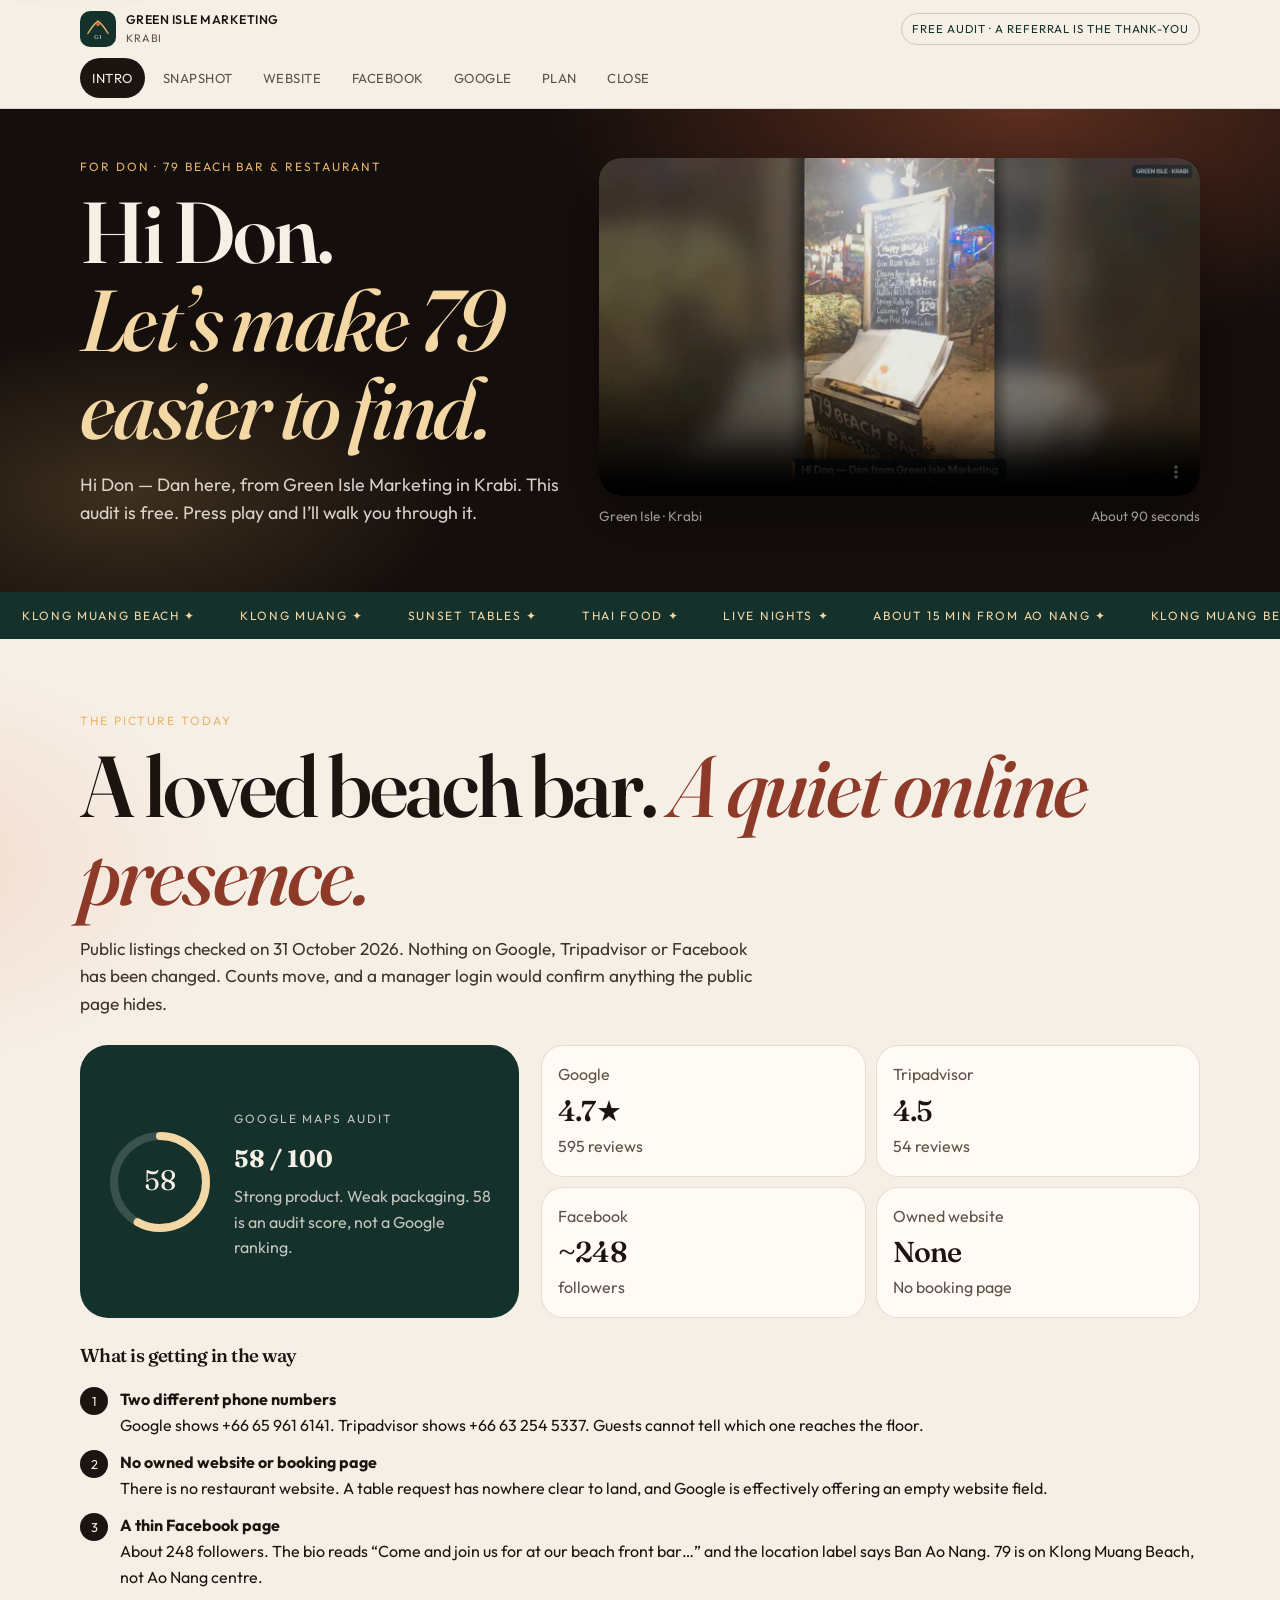
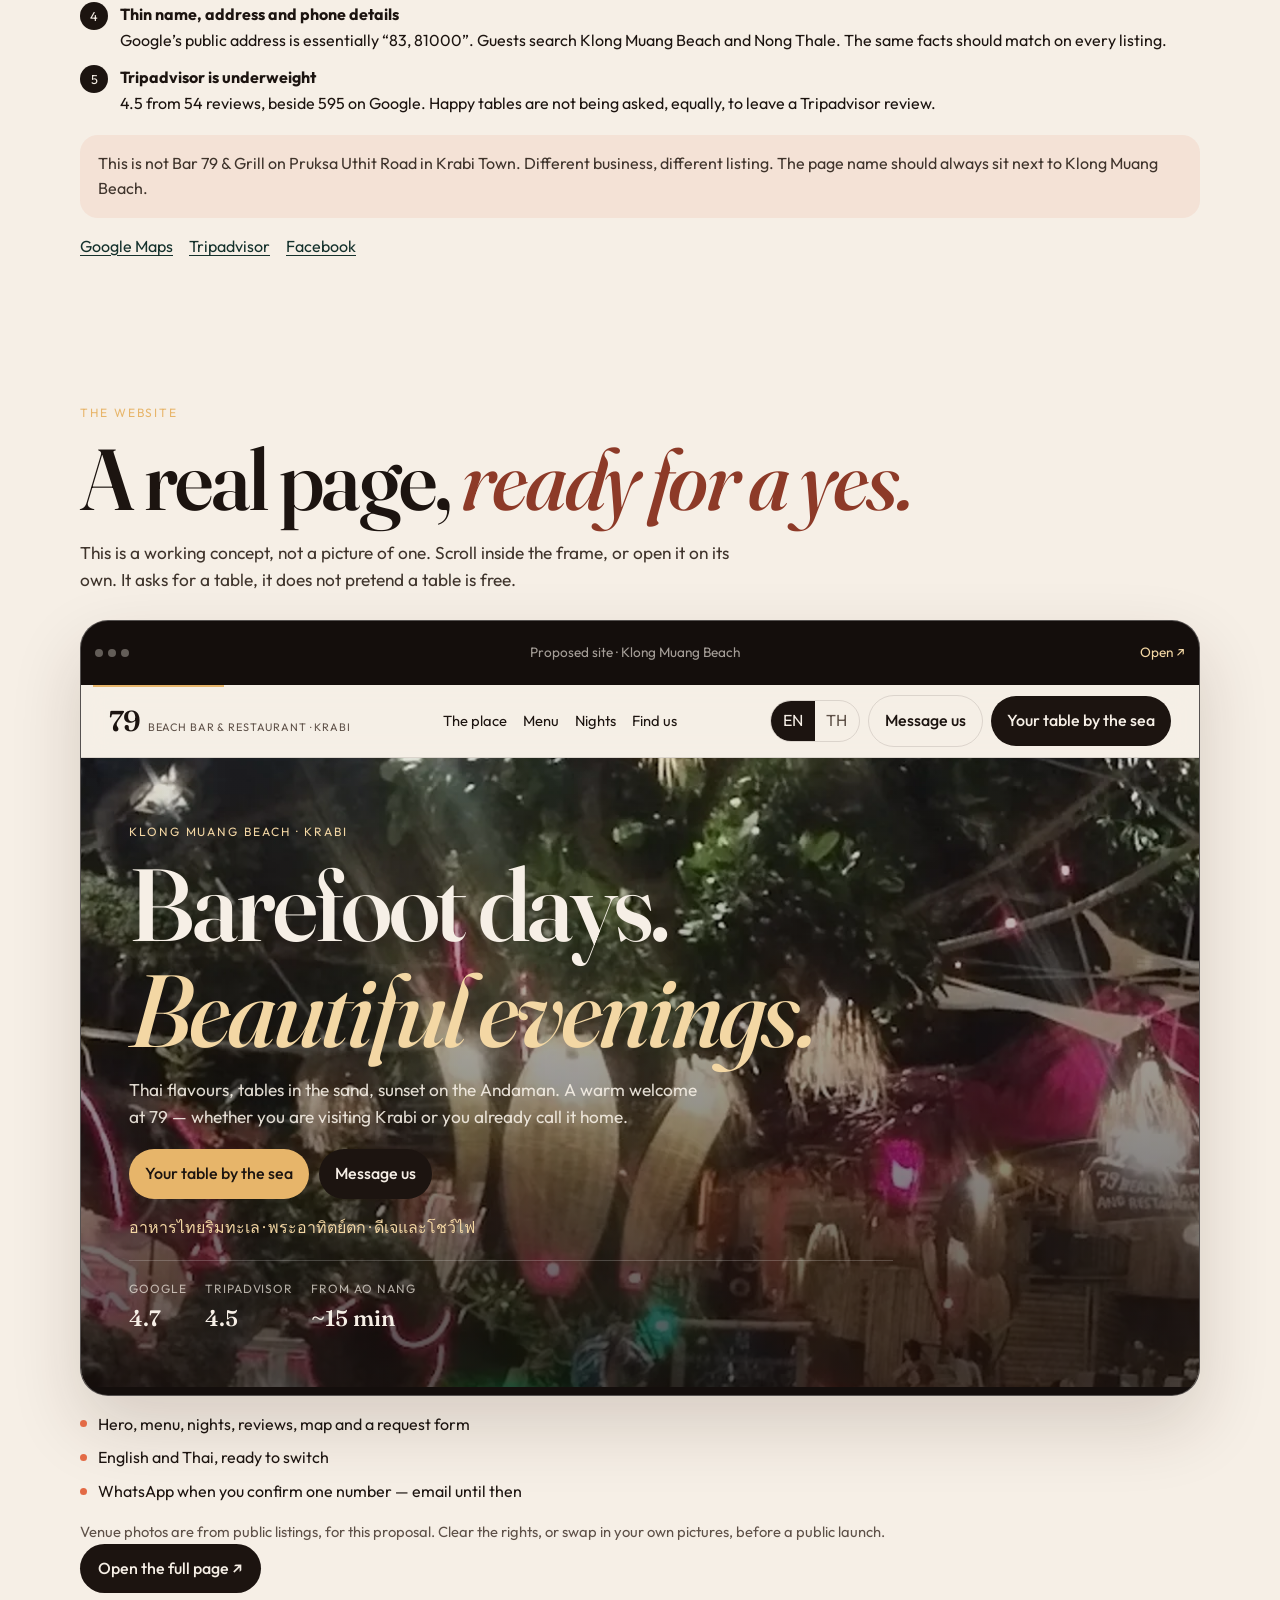
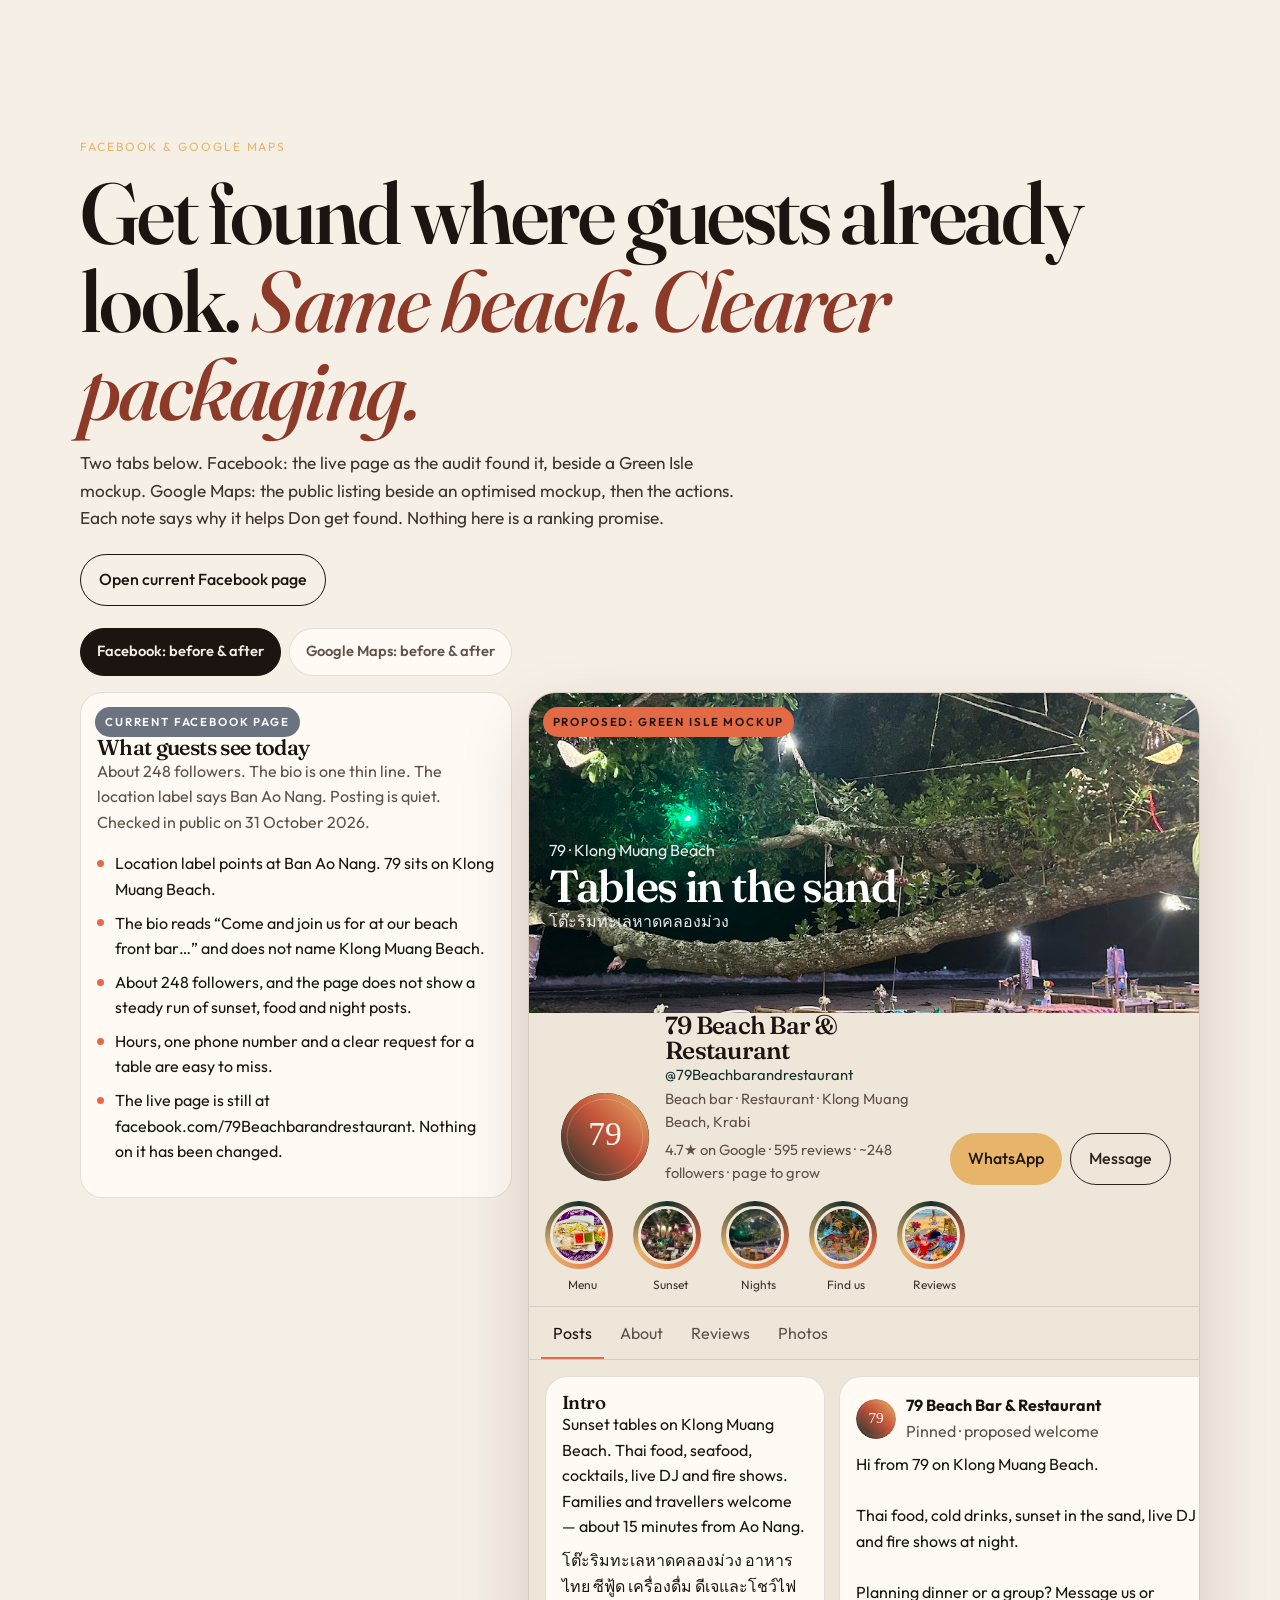
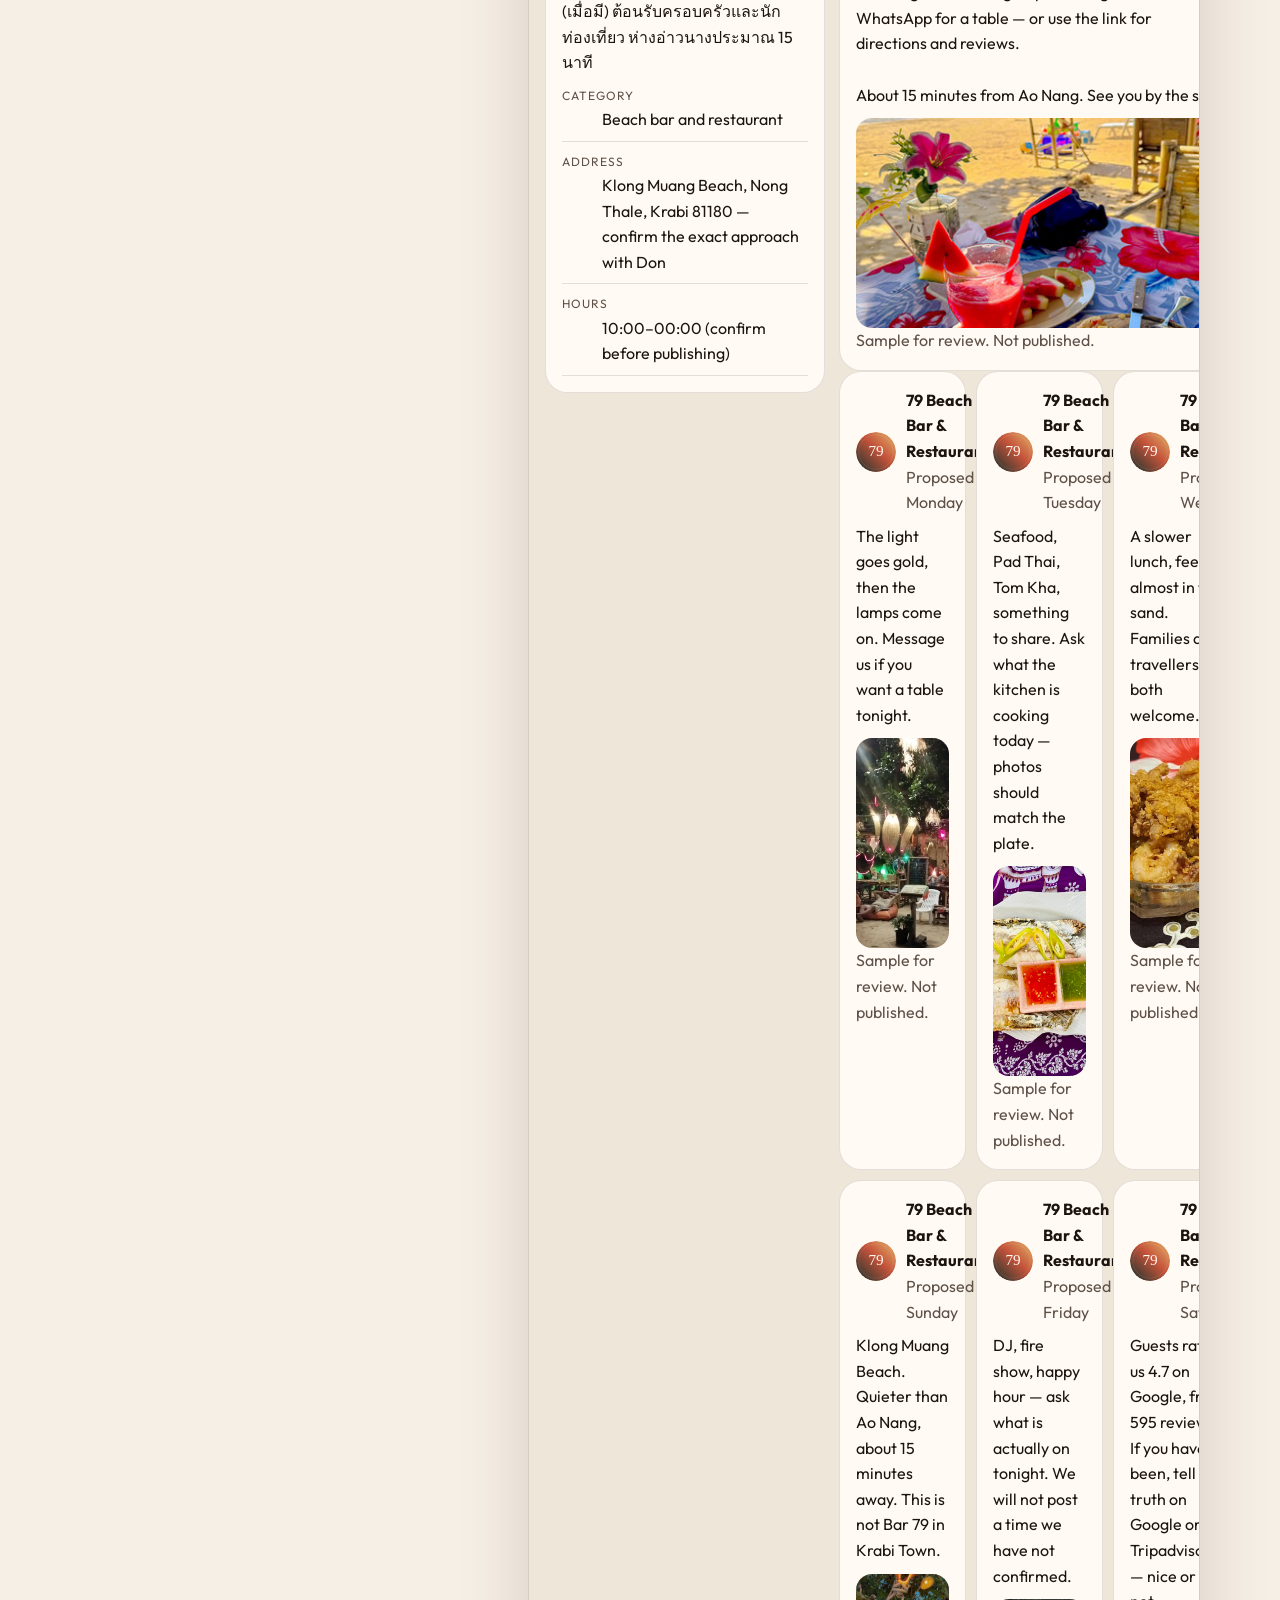
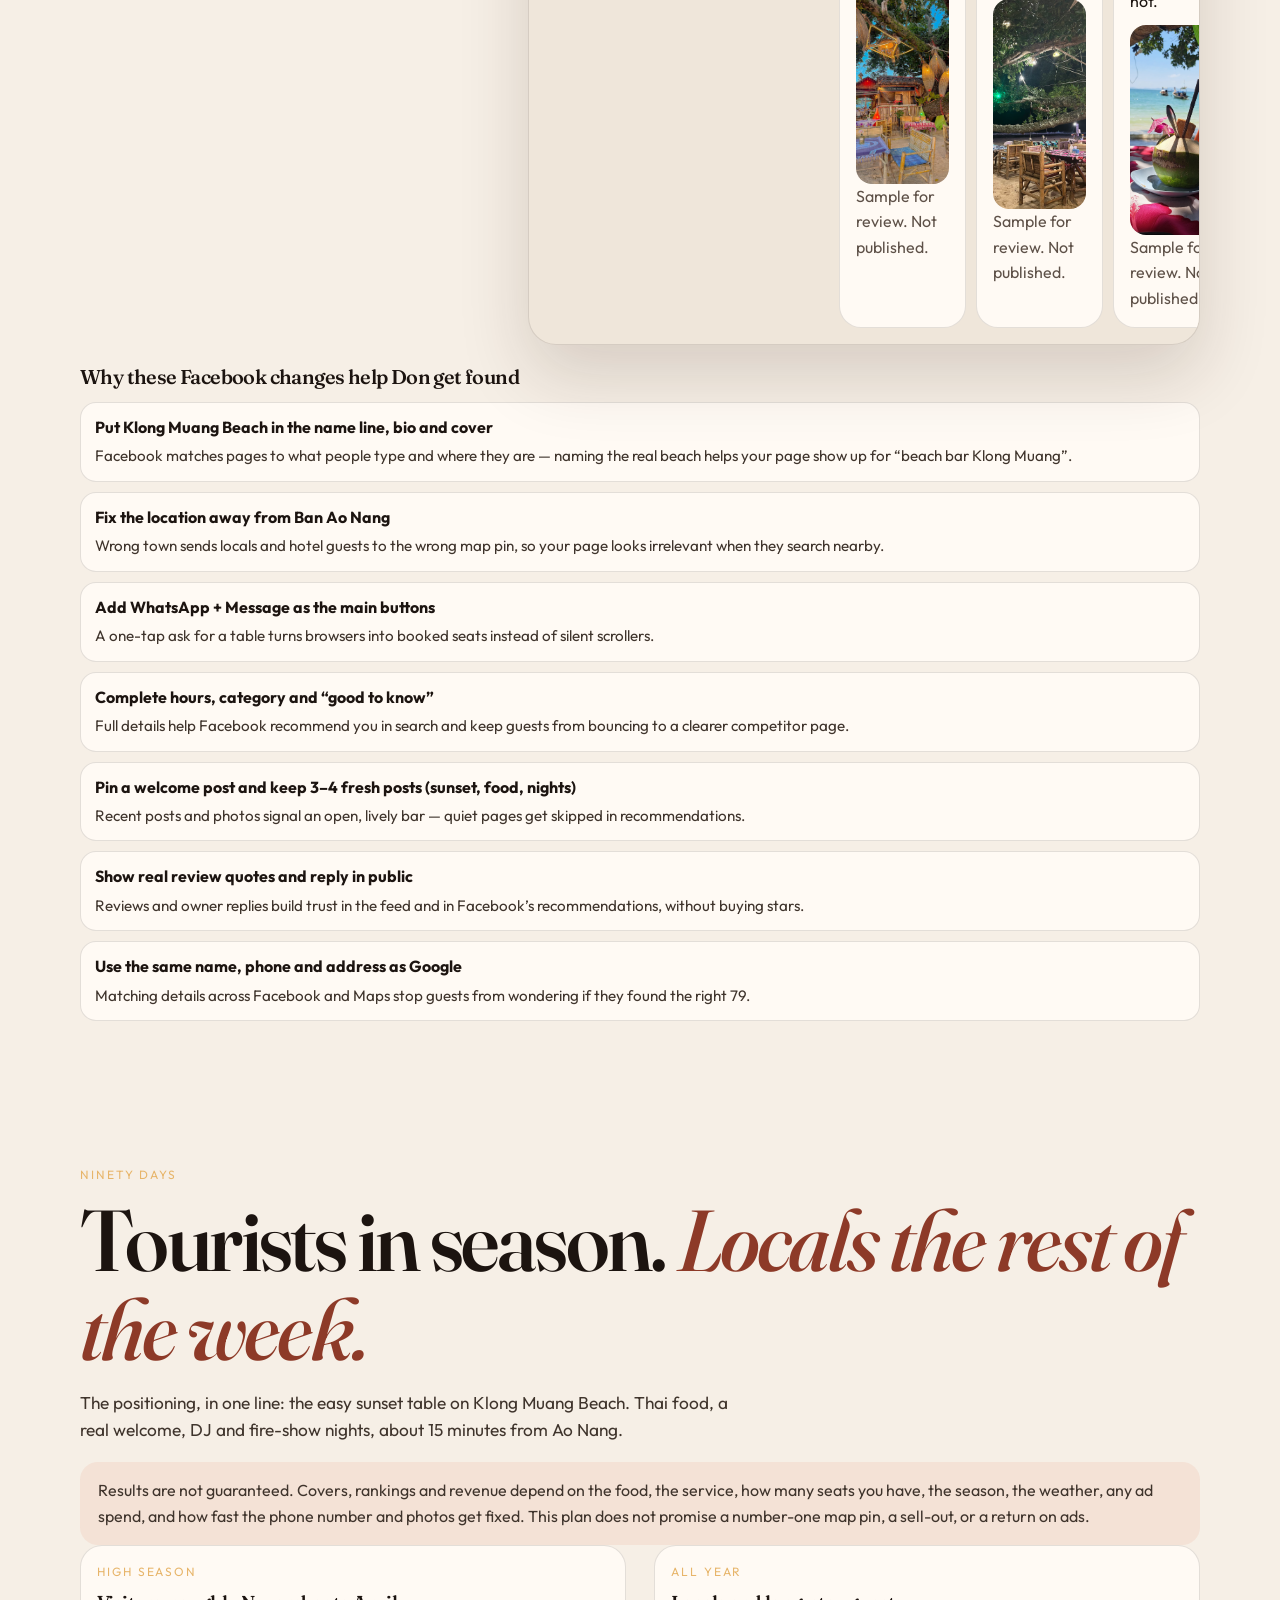
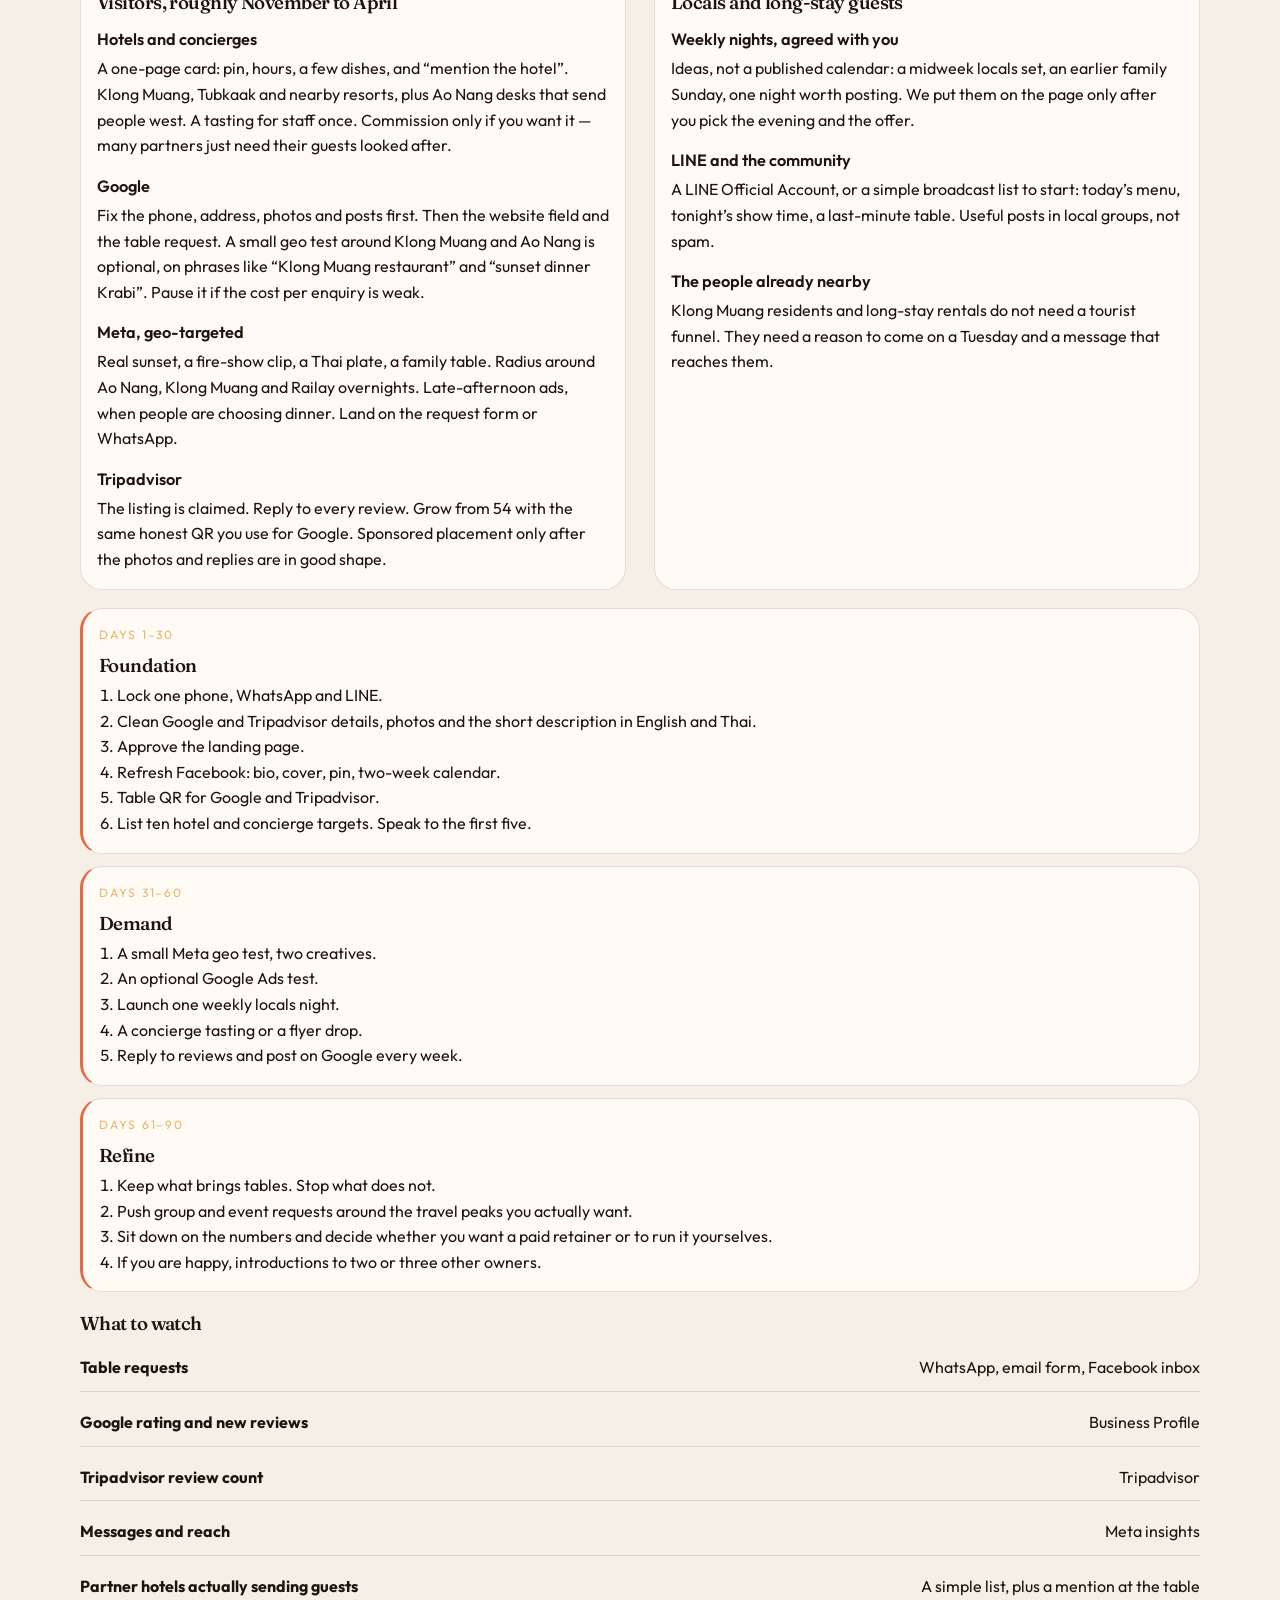
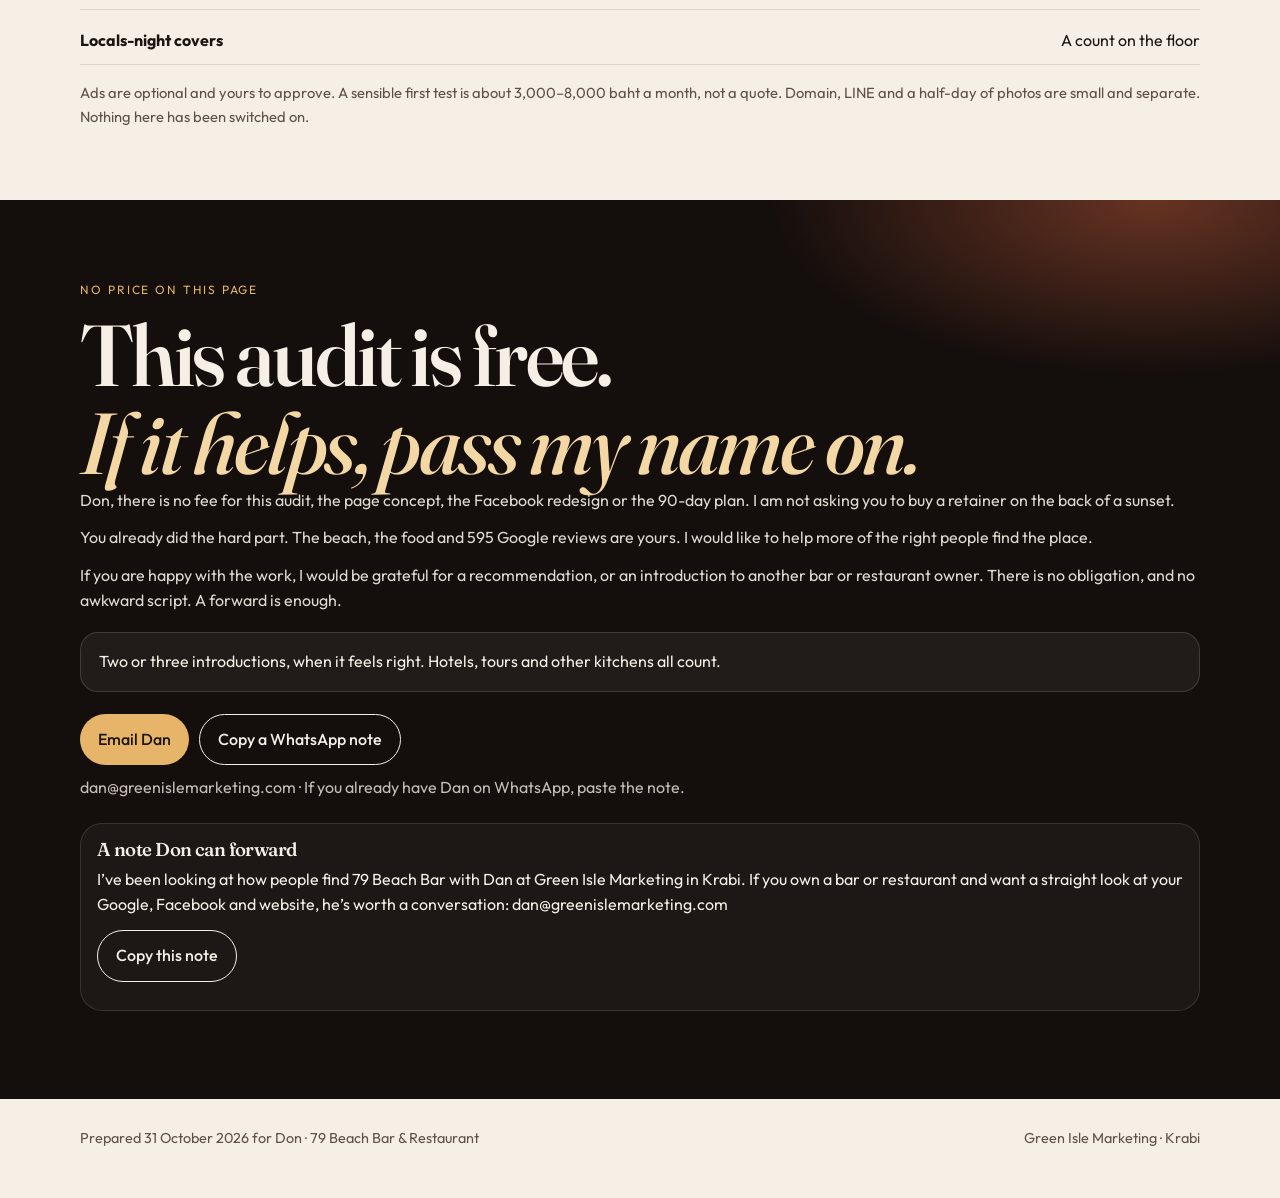
==== commit 3725253e: "79 Beach Bar: Klong Muang Beach naming, FB before/after mockup tabs, Maps before/after + why-lines C" ====
--- a/proposals/79-beach-bar/index.html
+++ b/proposals/79-beach-bar/index.html
@@ -6,7 +6,7 @@
 <meta name="robots" content="noindex,nofollow">
 <meta name="theme-color" content="#140e0c">
 <title>79 Beach Bar &amp; Restaurant · A growth audit for Don</title>
-<meta name="description" content="A complimentary growth audit for Don, owner of 79 Beach Bar &amp; Restaurant, Koh Kwang Beach, Klong Muang, Krabi.">
+<meta name="description" content="A complimentary growth audit for Don, owner of 79 Beach Bar &amp; Restaurant, Klong Muang Beach, Krabi.">
 <link rel="icon" href="assets/brand.svg">
 <link rel="preconnect" href="https://fonts.googleapis.com">
 <link rel="preconnect" href="https://fonts.gstatic.com" crossorigin>
--- a/proposals/_shared/proposal.css
+++ b/proposals/_shared/proposal.css
@@ -363,3 +363,156 @@
   .ribbon-track { animation: none; }
   .reveal { opacity: 1; transform: none; }
 }
+
+/* Presence tabs: Facebook before/after | Google Maps actions */
+.presence-tabs {
+  display: grid;
+  grid-template-columns: 1fr 1fr;
+  gap: 8px;
+  margin: 22px 0 16px;
+}
+.presence-tabs button {
+  min-height: 48px;
+  padding: 10px 12px;
+  border-radius: 16px;
+  border: 1px solid var(--line);
+  background: var(--paper);
+  color: var(--muted);
+  font-size: 0.92rem;
+  font-weight: 560;
+  line-height: 1.25;
+  white-space: normal;
+  text-align: center;
+}
+.presence-tabs button[aria-selected="true"] {
+  background: var(--ink);
+  color: var(--cream);
+  border-color: var(--ink);
+}
+.presence-panel { margin-top: 8px; }
+.ba-grid {
+  display: grid;
+  gap: 16px;
+}
+.ba-card {
+  background: var(--paper);
+  border: 1px solid var(--line);
+  border-radius: 22px;
+  padding: 16px;
+  position: relative;
+}
+.ba-card h3 { margin-top: 28px; font-size: 1.35rem; }
+.ba-shot {
+  width: 100%;
+  max-height: 420px;
+  object-fit: cover;
+  object-position: top;
+  border-radius: 16px;
+  margin: 12px 0;
+  border: 1px solid var(--line);
+}
+.muted-flag {
+  background: #6b7280 !important;
+  color: #fff !important;
+}
+.fb-mock { margin-top: 0; }
+.rating-line { color: var(--muted); font-size: 0.88rem; margin-top: 4px; }
+.cta-stack { display: flex; flex-wrap: wrap; gap: 8px; justify-content: flex-end; }
+.mock-btn { cursor: default; opacity: 0.92; }
+.highlights.strip {
+  padding: 4px 16px 12px;
+  border-bottom: 1px solid var(--line);
+}
+.about-list.tight { margin-top: 10px; }
+.why-list {
+  margin-top: 22px;
+  display: grid;
+  gap: 10px;
+}
+.why-list h3 { font-size: 1.25rem; margin-bottom: 4px; }
+.why-row {
+  background: var(--paper);
+  border: 1px solid var(--line);
+  border-radius: 16px;
+  padding: 12px 14px;
+}
+.why-row p { color: var(--ink-soft); margin-top: 4px; font-size: 0.95rem; }
+.why-line {
+  margin-top: 10px;
+  padding-top: 10px;
+  border-top: 1px dashed var(--line);
+  color: var(--ink-soft);
+  font-size: 0.95rem;
+}
+.maps-title {
+  font-family: var(--serif);
+  font-size: clamp(1.8rem, 4vw, 2.6rem);
+  letter-spacing: -0.03em;
+  line-height: 1.05;
+  margin: 0 0 8px;
+}
+.maps-title em { color: #8d3a28; }
+.maps-anchor { scroll-margin-top: 120px; }
+.gbp-heading { margin: 8px 0 6px; font-size: 1.45rem; }
+.gbp-intro { margin: 0 0 4px; }
+.gbp-pair { display: grid; gap: 14px; margin-top: 14px; }
+.gbp {
+  background: var(--paper);
+  border: 1px solid var(--line);
+  border-radius: 22px;
+  overflow: hidden;
+  display: flex;
+  flex-direction: column;
+  min-width: 0;
+}
+.gbp.after { border-color: rgba(20, 49, 44, 0.45); box-shadow: var(--shadow); }
+.gbp-top { padding: 14px 14px 0; display: grid; gap: 8px; }
+.gbp .flag { position: static; justify-self: start; max-width: 100%; }
+.gbp-note { margin: 0; color: var(--muted); font-size: 0.82rem; line-height: 1.4; }
+.gbp-cover, .gbp-cover-empty {
+  display: block;
+  width: calc(100% - 28px);
+  height: 168px;
+  margin: 12px 14px 0;
+  border-radius: 16px;
+  object-fit: cover;
+}
+.gbp-cover-empty {
+  display: grid;
+  place-items: center;
+  padding: 16px;
+  text-align: center;
+  background:
+    repeating-linear-gradient(135deg, rgba(28, 20, 16, 0.05) 0 10px, rgba(28, 20, 16, 0.02) 10px 20px);
+  color: var(--ink-soft);
+  font-size: 0.92rem;
+}
+.gbp-body { padding: 14px 14px 16px; }
+.gbp-body h3 { font-size: 1.35rem; margin: 0; }
+.gbp-rating { margin: 6px 0 0; font-weight: 600; }
+.gbp-rating span, .gbp-cat { color: var(--muted); font-weight: 400; }
+.gbp-cat { margin: 2px 0 0; font-size: 0.92rem; }
+.gbp-facts { display: grid; gap: 8px; margin: 12px 0 0; }
+.gbp-facts div { display: grid; gap: 2px; padding-bottom: 8px; border-bottom: 1px solid var(--line); }
+.gbp-facts dt { font-size: 0.72rem; letter-spacing: 0.08em; text-transform: uppercase; color: var(--muted); }
+.gbp-facts dd { margin: 0; overflow-wrap: break-word; }
+.gbp-blurb { margin: 12px 0 0; }
+.gbp-photos { display: grid; grid-template-columns: repeat(4, minmax(0, 1fr)); gap: 6px; margin-top: 12px; }
+.gbp-photos img { width: 100%; height: 72px; object-fit: cover; border-radius: 10px; }
+.gbp-actions { display: flex; flex-wrap: wrap; gap: 8px; margin-top: 12px; }
+.gbp-actions .btn { min-height: 44px; padding: 8px 12px; font-size: 0.85rem; }
+.fixes-heading { margin: 22px 0 0; font-size: 1.35rem; }
+@media (min-width: 768px) {
+  .gbp-pair { grid-template-columns: 1fr 1fr; align-items: stretch; }
+  .presence-tabs { display: flex; flex-wrap: wrap; }
+  .presence-tabs button { width: auto; border-radius: 999px; padding: 10px 16px; }
+}
+@media (min-width: 900px) {
+  .ba-grid { grid-template-columns: minmax(260px, 0.9fr) minmax(0, 1.4fr); align-items: start; }
+}
+@media (max-width: 720px) {
+  .presence-tabs button { font-size: 0.84rem; }
+  .cta-stack { justify-content: stretch; }
+  .cta-stack .btn { flex: 1; }
+  .gbp-photos img { height: 64px; }
+}
